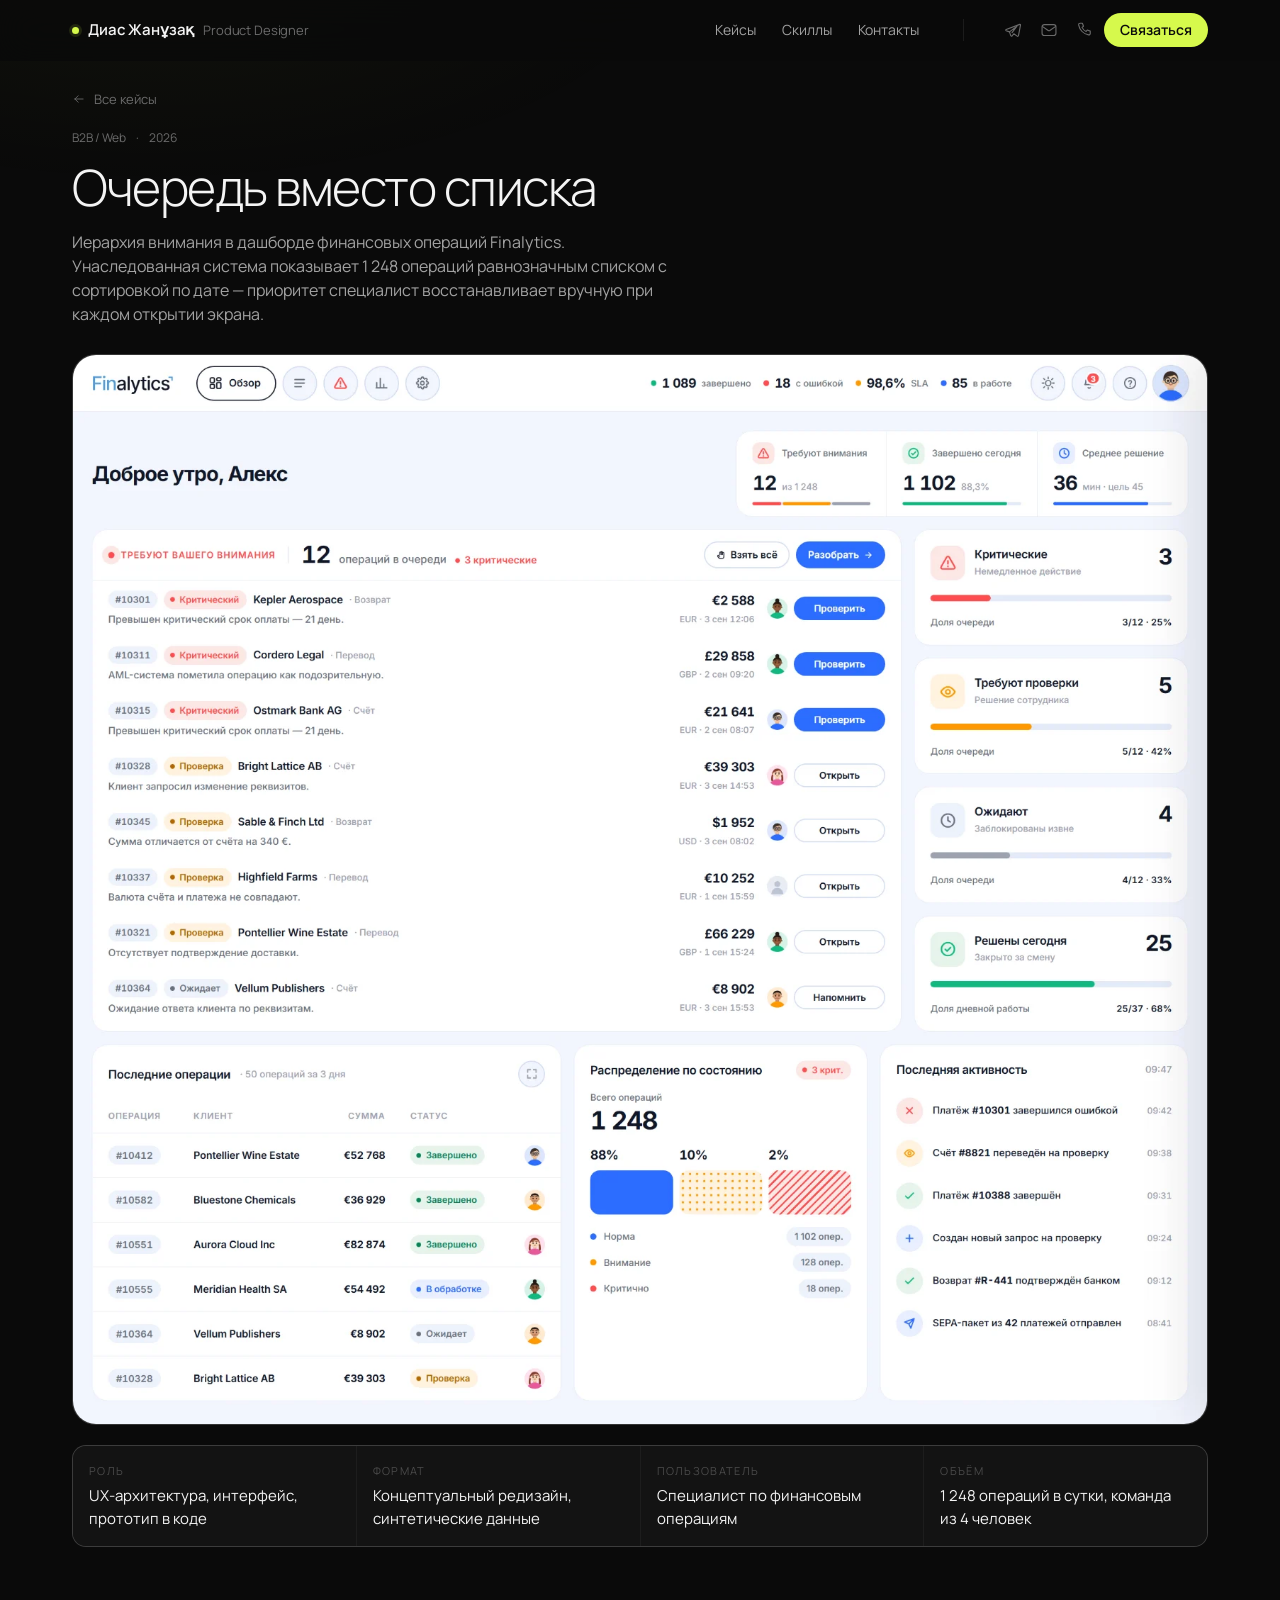
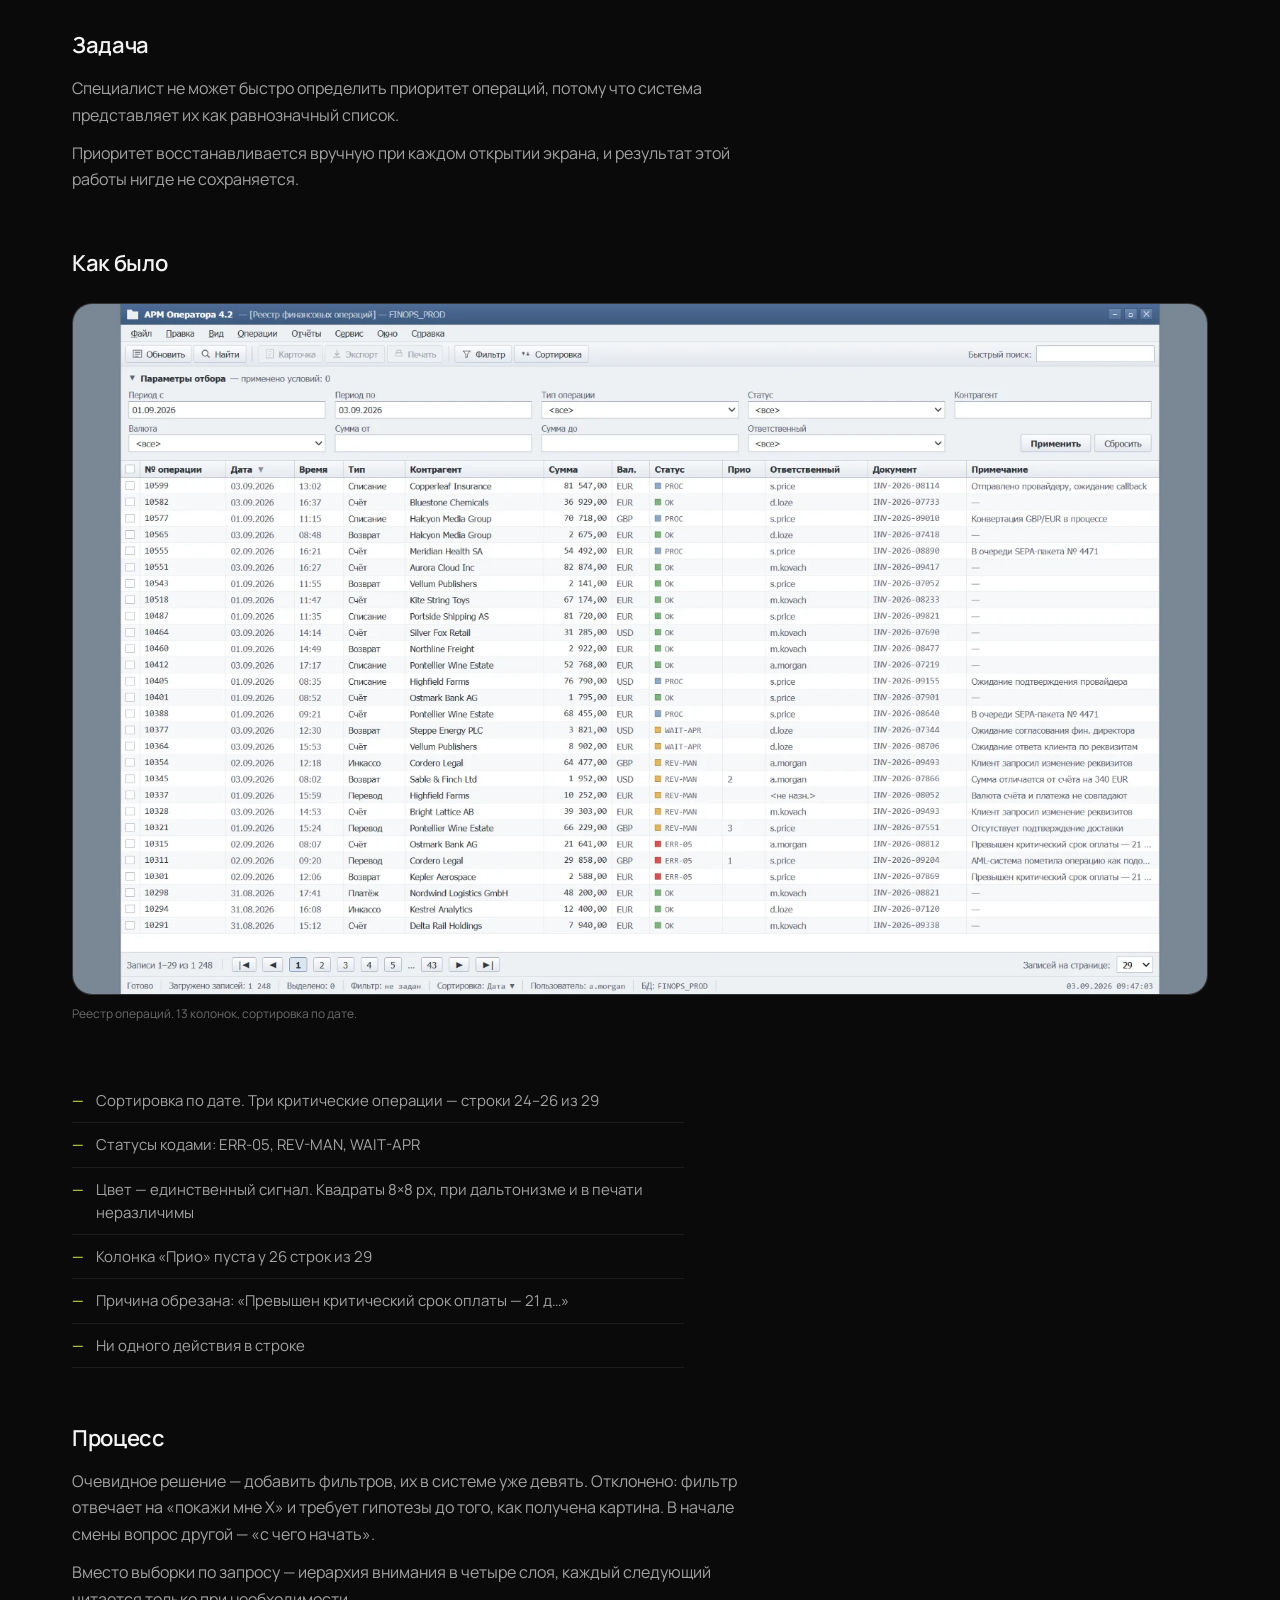
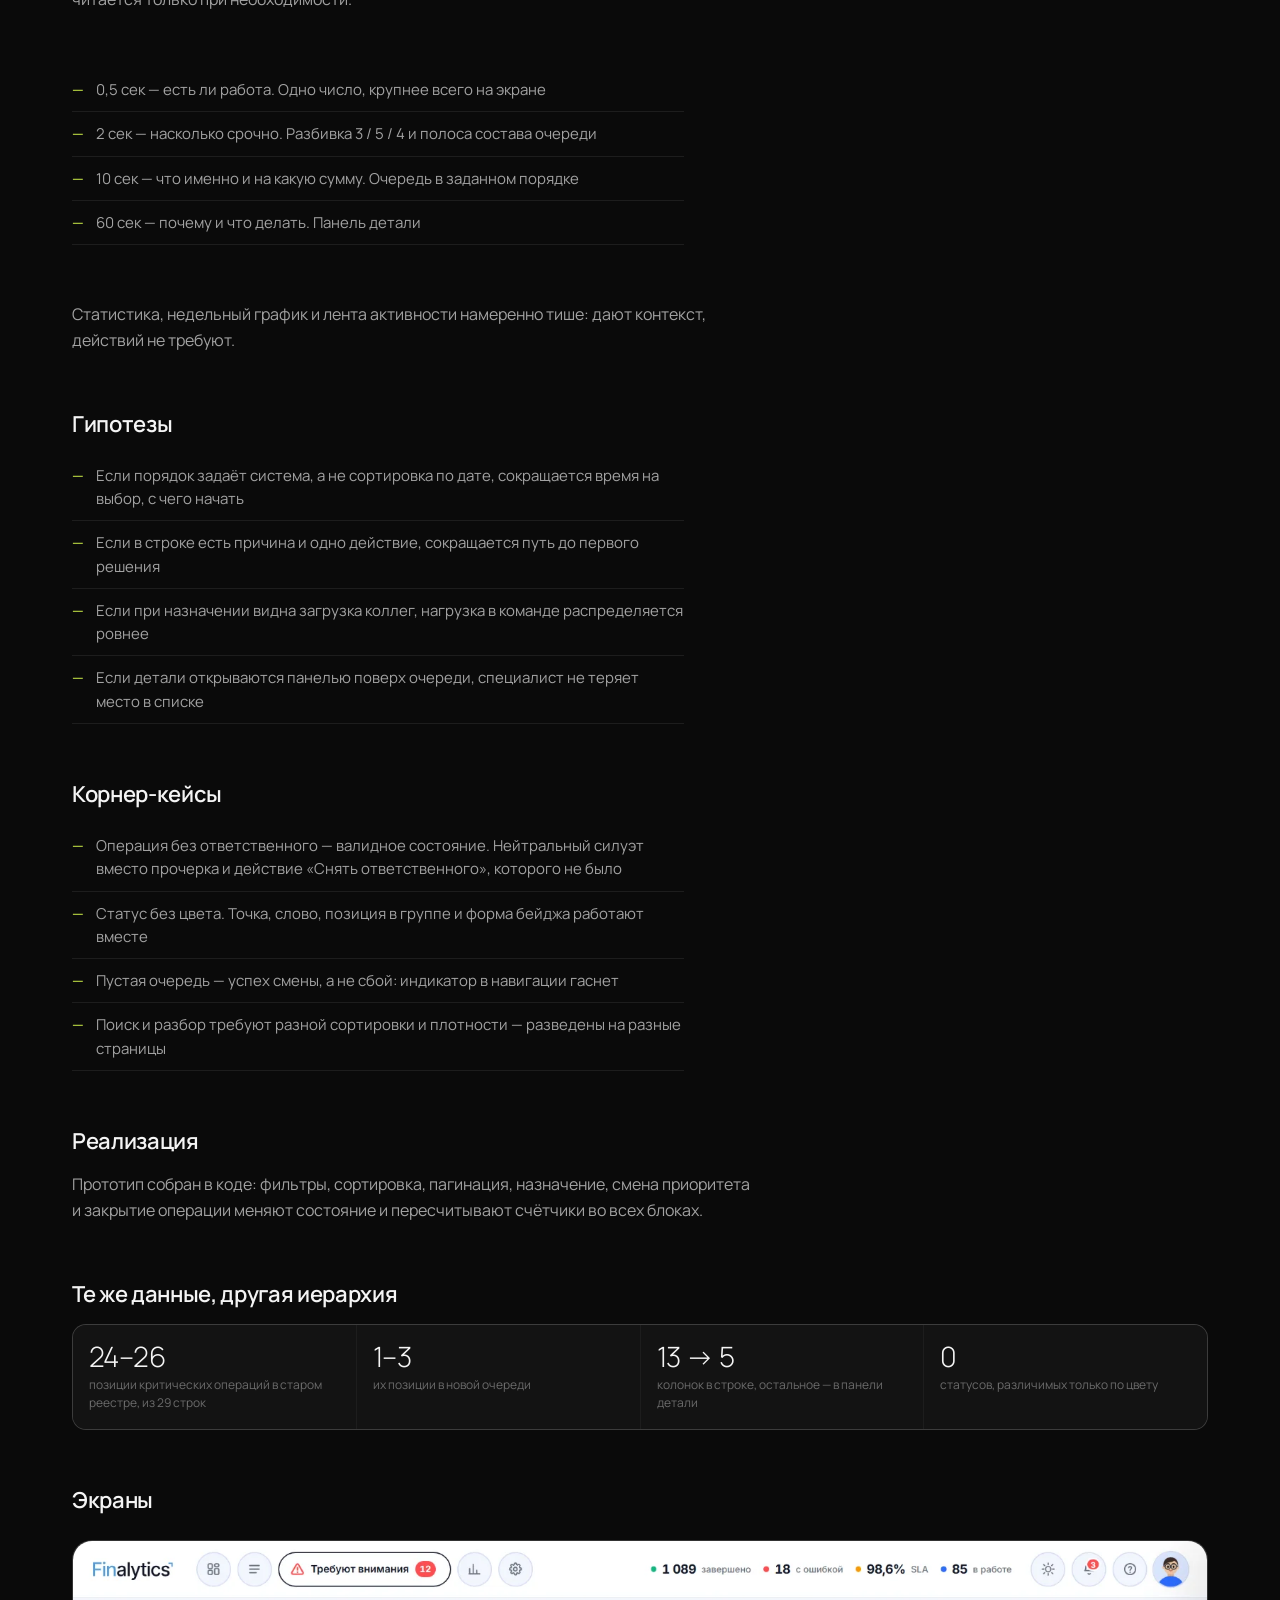
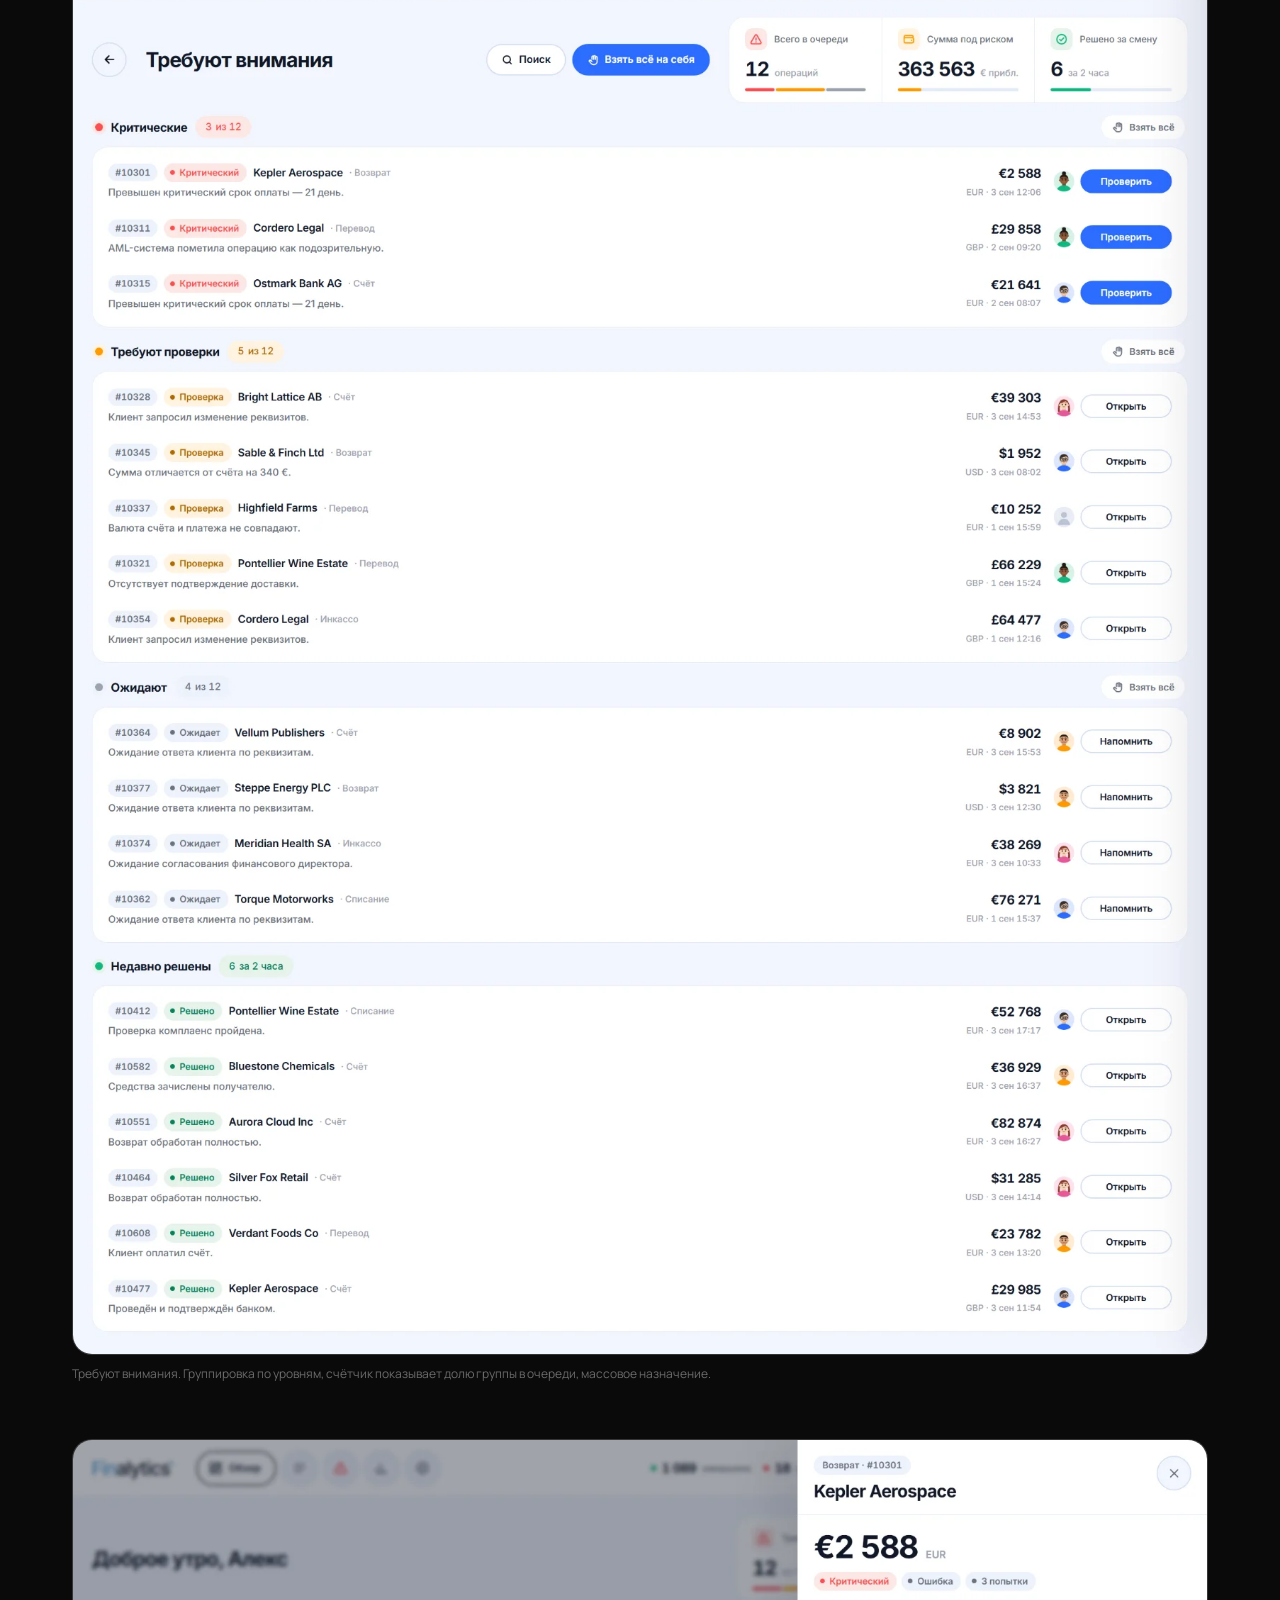
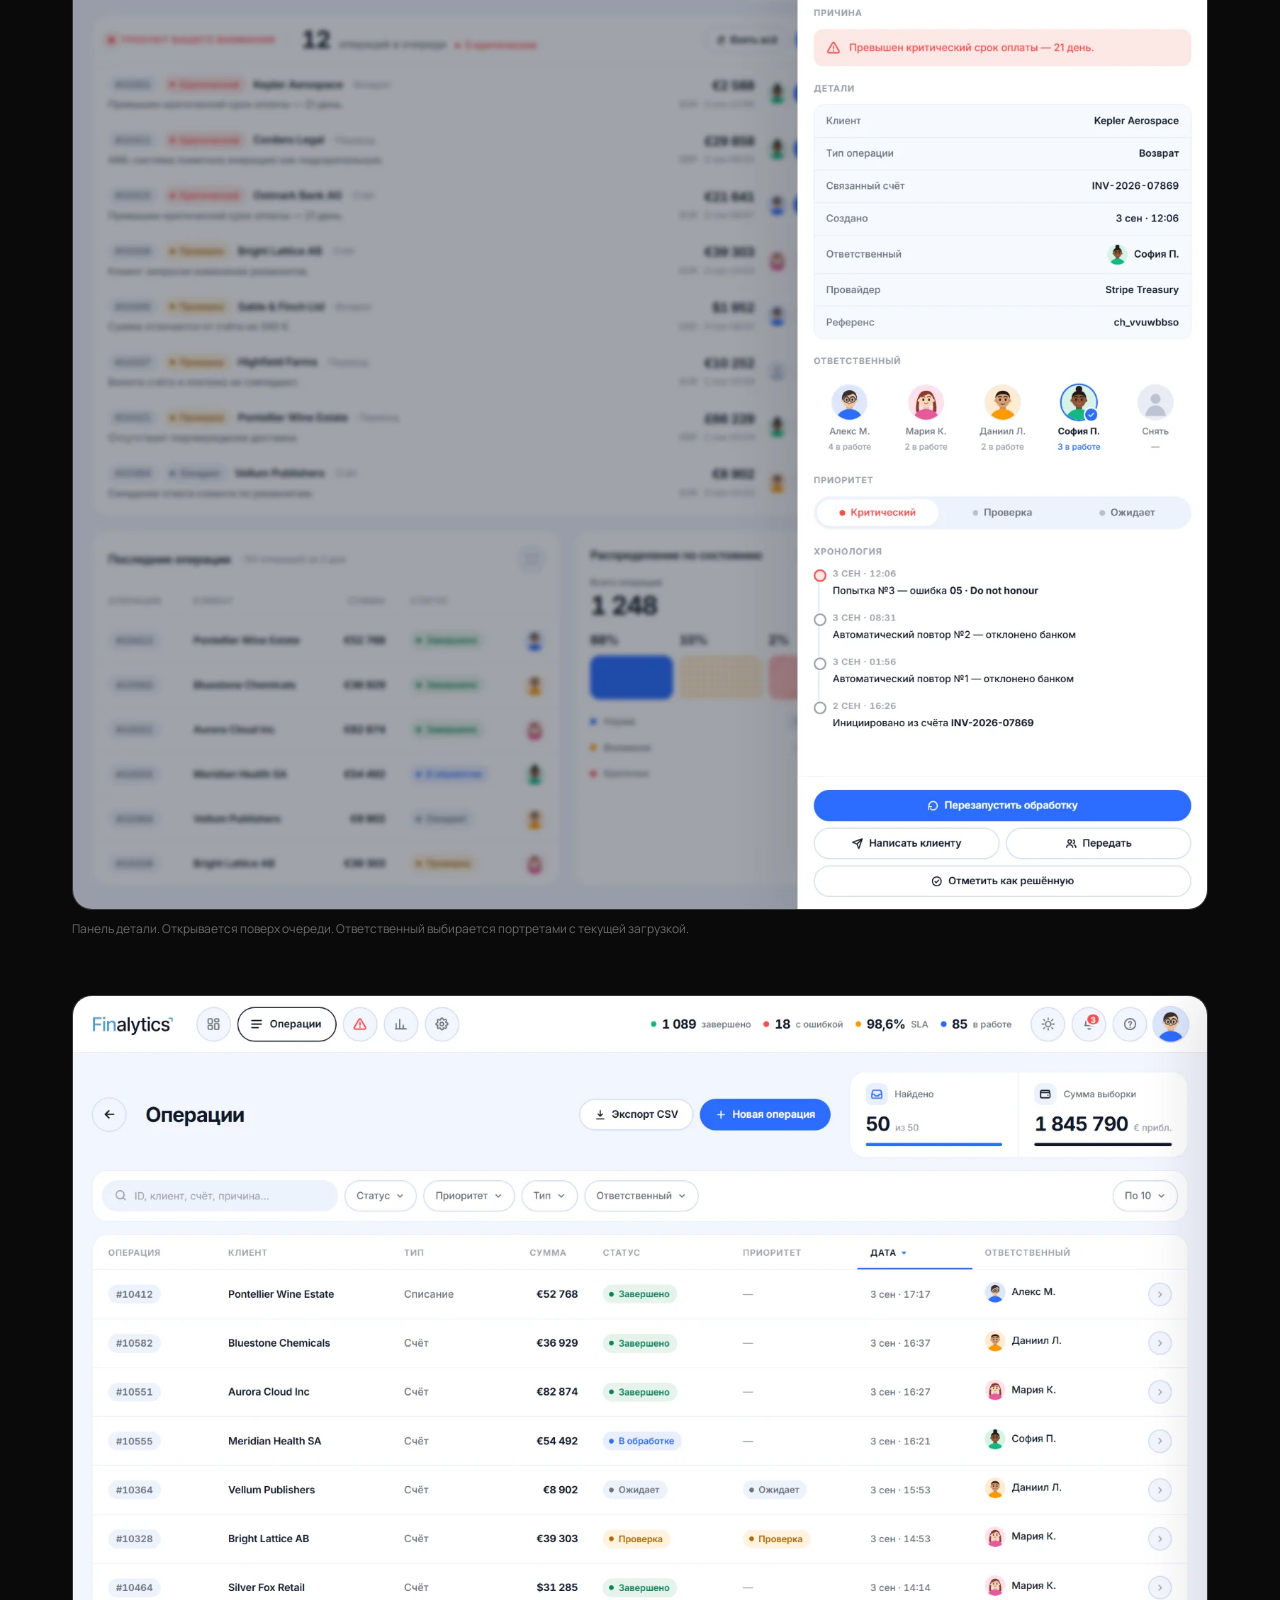
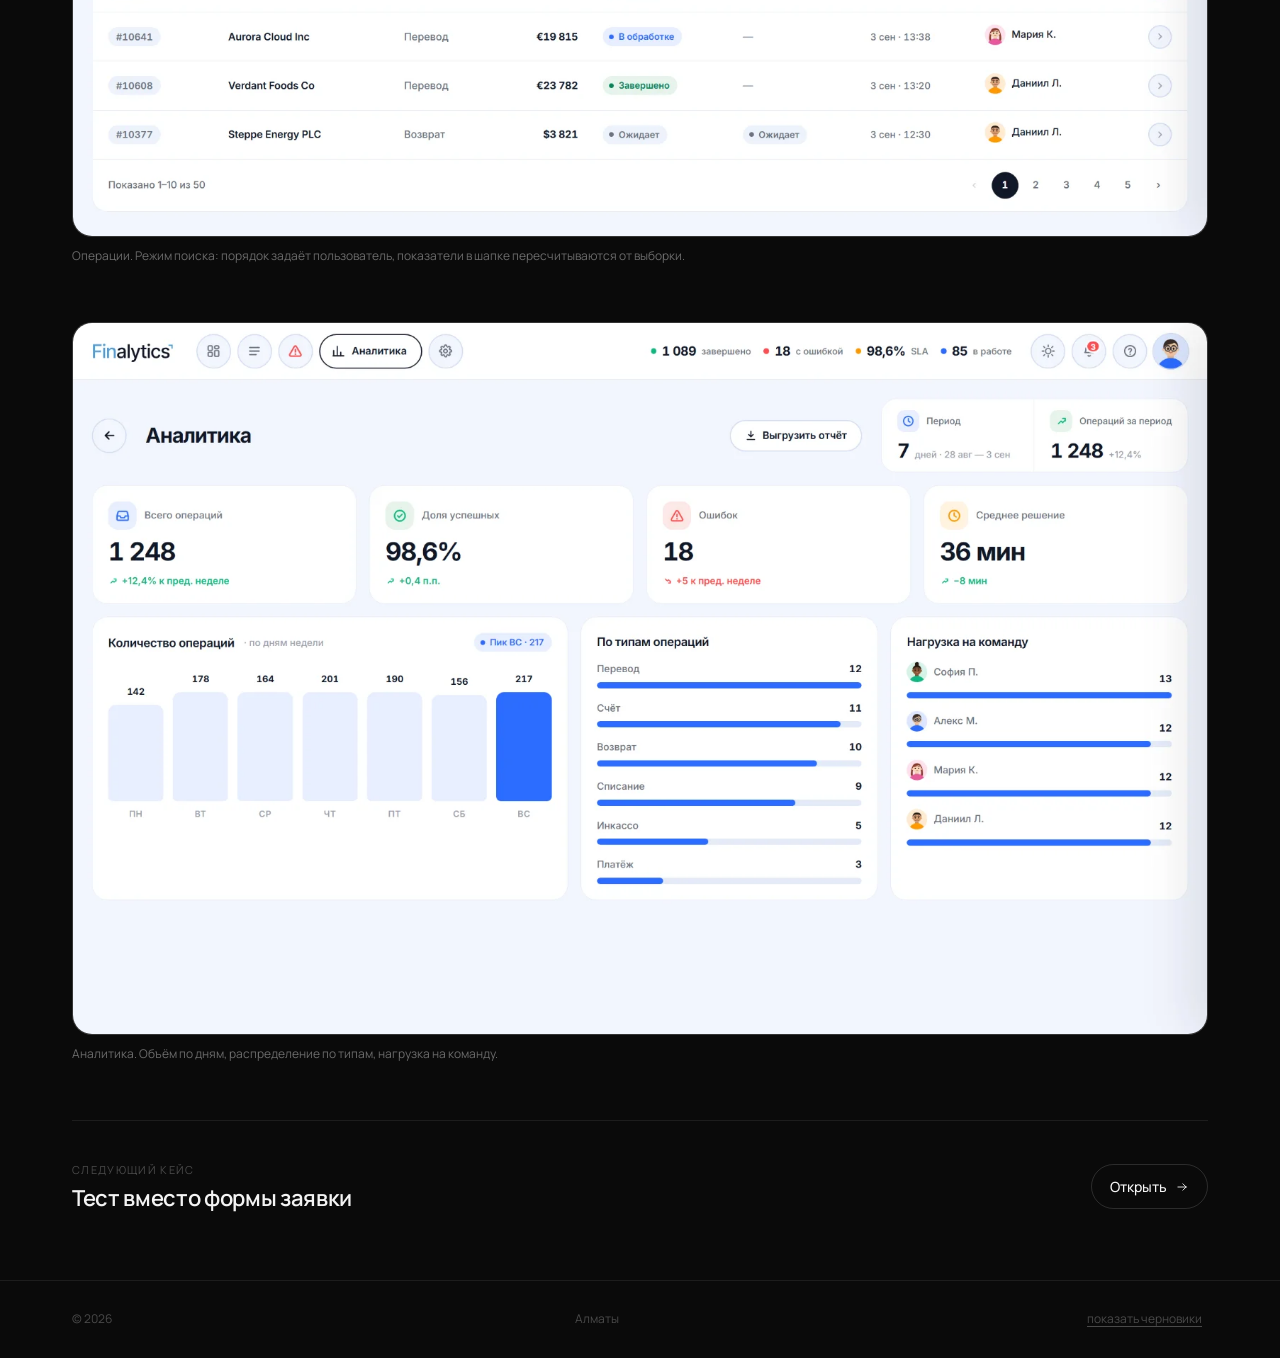
==== case.html @ df9117d9 "Кейс 2: CES For You — тест вместо формы заявки Работающий продукт: placement-тест на 50 вопросов, ко" ====
<!doctype html>
<html lang="ru">
<head>
  <meta charset="utf-8">
  <meta name="viewport" content="width=device-width, initial-scale=1">
  <title>Кейс — Диас Жанұзақ</title>
  <meta name="description" content="Кейс из портфолио продуктового дизайнера.">
  <meta name="theme-color" content="#0A0A0A">

  <link rel="icon" href="data:image/svg+xml,<svg xmlns='http://www.w3.org/2000/svg' viewBox='0 0 32 32'><rect width='32' height='32' rx='8' fill='%230A0A0A'/><circle cx='16' cy='16' r='6' fill='%23D6F94C'/></svg>">

  <link rel="preconnect" href="https://fonts.googleapis.com">
  <link rel="preconnect" href="https://fonts.gstatic.com" crossorigin>
  <link href="https://fonts.googleapis.com/css2?family=Manrope:wght@200;300;400;500;600;700&display=swap" rel="stylesheet">

  <!-- ?v= — версия ассетов, см. комментарий в index.html -->
  <link rel="stylesheet" href="assets/css/style.css?v=3">
</head>
<body>
  <div id="app"></div>

  <noscript>
    <div style="padding:40px;font-family:system-ui;color:#F4F4F4">
      Для просмотра портфолио включите JavaScript.
    </div>
  </noscript>

  <script src="assets/js/content.js?v=3"></script>
  <script src="assets/js/ui.js?v=3"></script>
  <script src="assets/js/case.js?v=3"></script>
</body>
</html>
---- assets/css/style.css ----
/* ==========================================================================
   Dias Zhanuzak — Portfolio
   1. Tokens     2. Reset      3. Typography   4. Layout      5. Menubar
   6. Hero       7. Cases      8. Skills       9. Contacts   10. Case page
   11. Placeholders           12. Utilities / Motion
   ========================================================================== */

/* ---------- 1. TOKENS ---------------------------------------------------- */
:root{
  /* surfaces */
  --bg:#0A0A0A;
  --bg-soft:#0F0F0F;
  --surface:#131313;
  --surface-2:#181818;
  --surface-3:#202020;

  /* lines */
  --line:rgba(255,255,255,.08);
  --line-2:rgba(255,255,255,.14);
  --line-3:rgba(255,255,255,.22);

  /* text */
  --text:#F4F4F4;
  --text-2:#A2A2A2;
  --text-3:#6B6B6B;
  --text-4:#4A4A4A;

  /* accent */
  --accent:#D6F94C;
  --accent-2:#C2E63A;
  --accent-soft:rgba(214,249,76,.12);
  --accent-line:rgba(214,249,76,.35);
  --accent-ink:#0B0B0B;

  /* radii */
  --r-xs:8px;
  --r-sm:10px;
  --r-md:14px;
  --r-lg:20px;
  --r-xl:24px;
  --r-pill:999px;

  /* spacing scale */
  --s1:4px;  --s2:8px;   --s3:12px;  --s4:16px;  --s5:20px;
  --s6:28px; --s7:40px;  --s8:56px;  --s9:72px;  --s10:88px;

  /* layout */
  --container:1200px;
  --gutter:32px;
  --label-col:170px;
  --bar-h:60px;

  /* type */
  --font:"Manrope","Inter",-apple-system,BlinkMacSystemFont,"Segoe UI",Roboto,Helvetica,Arial,sans-serif;

  /* motion */
  --ease:cubic-bezier(.22,1,.36,1);
  --fast:.16s;
  --mid:.3s;
  --slow:.5s;
}

/* ---------- 2. RESET ----------------------------------------------------- */
*,*::before,*::after{box-sizing:border-box}
html{-webkit-text-size-adjust:100%;scroll-behavior:smooth}
body{
  margin:0;
  background:var(--bg);
  color:var(--text);
  font-family:var(--font);
  font-size:15px;
  line-height:1.55;
  font-weight:400;
  -webkit-font-smoothing:antialiased;
  -moz-osx-font-smoothing:grayscale;
  overflow-x:hidden;
}
img,svg,video{display:block;max-width:100%}
img{height:auto}
a{color:inherit;text-decoration:none}
button{font:inherit;color:inherit;background:none;border:0;cursor:pointer}
ul,ol{margin:0;padding:0;list-style:none}
h1,h2,h3,h4,p{margin:0}
/* у figure браузерный margin 40px по бокам — из-за него картинки были уже текста */
figure,blockquote{margin:0}
::selection{background:var(--accent);color:var(--accent-ink)}

body::before{
  content:"";
  position:fixed;inset:0;
  pointer-events:none;z-index:0;
  background:radial-gradient(900px 420px at 12% -8%, rgba(214,249,76,.045), transparent 62%);
}

/* якорь под липкий бар */
[id]{scroll-margin-top:calc(var(--bar-h) + 20px)}

/* ---------- 3. TYPOGRAPHY ------------------------------------------------ */
.display{
  font-size:clamp(30px,4vw,50px);
  line-height:1.08;
  letter-spacing:-.03em;
  font-weight:300;
}
.h2{
  font-size:clamp(24px,2.6vw,32px);
  line-height:1.15;
  letter-spacing:-.025em;
  font-weight:400;
}
.h3{
  font-size:clamp(18px,1.8vw,22px);
  line-height:1.28;
  letter-spacing:-.015em;
  font-weight:600;
}
.lead{font-size:16px;line-height:1.5;color:var(--text-2);font-weight:400}
.small{font-size:13px;line-height:1.5;color:var(--text-2)}
.label{font-size:12px;line-height:1.4;color:var(--text-3);font-weight:500}
.label--caps{text-transform:uppercase;letter-spacing:.12em;font-size:11px}
.accent{color:var(--accent)}

/* ---------- 4. LAYOUT ---------------------------------------------------- */
.container{
  width:100%;
  max-width:var(--container);
  margin-inline:auto;
  padding-inline:var(--gutter);
  position:relative;
  z-index:1;
}
.section{padding-block:var(--s9)}
.section-head{
  display:flex;align-items:baseline;justify-content:space-between;
  gap:var(--s4);
  margin-bottom:var(--s6);
  padding-bottom:var(--s4);
  border-bottom:1px solid var(--line);
}
.section-head__count{font-size:12px;letter-spacing:.12em;text-transform:uppercase;color:var(--text-4)}

/* «подпись слева / контент справа» */
.rowsec{
  display:grid;
  grid-template-columns:var(--label-col) 1fr;
  gap:var(--s5);
  align-items:start;
}
.rowsec + .rowsec{margin-top:var(--s7)}
.rowsec__label{font-size:13px;color:var(--text-3);padding-top:3px}

/* ---------- 5. MENUBAR --------------------------------------------------- */
.menubar{
  position:sticky;top:0;z-index:60;
  background:rgba(10,10,10,.78);
  backdrop-filter:blur(16px);
  -webkit-backdrop-filter:blur(16px);
  border-bottom:1px solid transparent;
  transition:border-color var(--mid) var(--ease),background var(--mid) var(--ease);
}
.menubar.is-stuck{border-bottom-color:var(--line);background:rgba(10,10,10,.9)}
.menubar__inner{
  display:flex;align-items:center;gap:var(--s5);
  height:var(--bar-h);
}
.menubar__brand{display:flex;align-items:center;gap:9px;font-weight:600;font-size:15px;letter-spacing:-.01em;flex:none}
.menubar__dot{width:7px;height:7px;border-radius:50%;background:var(--accent);box-shadow:0 0 0 3px var(--accent-soft);flex:none}
.menubar__role{color:var(--text-3);font-weight:400;font-size:13px}

.menubar__nav{display:flex;align-items:center;gap:2px;margin-left:auto}
.menubar__link{
  padding:7px 12px;border-radius:var(--r-pill);
  font-size:14px;color:var(--text-2);
  transition:color var(--fast) var(--ease),background var(--fast) var(--ease);
  white-space:nowrap;
}
.menubar__link:hover{color:var(--text);background:var(--surface-2)}

.menubar__actions{display:flex;align-items:center;gap:2px;flex:none}
.menubar__sep{width:1px;height:22px;background:var(--line);margin-inline:var(--s3);flex:none}
.menubar__btn{
  width:34px;height:34px;
  display:grid;place-items:center;
  border-radius:var(--r-sm);
  color:var(--text-3);
  position:relative;
  transition:color var(--fast) var(--ease),background var(--fast) var(--ease);
}
.menubar__btn:hover{color:var(--text);background:var(--surface-2)}
.menubar__btn::after{
  content:attr(data-tip);
  position:absolute;top:calc(100% + 8px);left:50%;transform:translateX(-50%) translateY(-3px);
  padding:5px 9px;border-radius:8px;
  background:var(--surface-3);border:1px solid var(--line);
  font-size:12px;color:var(--text);white-space:nowrap;
  opacity:0;pointer-events:none;
  transition:opacity var(--fast) var(--ease),transform var(--fast) var(--ease);
}
.menubar__btn:hover::after{opacity:1;transform:translateX(-50%) translateY(0)}
.menubar__cta{
  height:34px;padding:0 16px;
  display:inline-flex;align-items:center;
  border-radius:var(--r-pill);
  background:var(--accent);color:var(--accent-ink);
  font-size:14px;font-weight:600;
  transition:background var(--fast) var(--ease);
  white-space:nowrap;
}
.menubar__cta:hover{background:var(--accent-2)}

/* ---------- 6. HERO ------------------------------------------------------ */
.hero{padding-top:var(--s8);padding-bottom:var(--s9)}
.hero__grid{
  display:grid;
  grid-template-columns:180px 1fr;
  gap:var(--s7);
  align-items:center;
}
.hero__photo{
  position:relative;
  aspect-ratio:3/4;
  border-radius:var(--r-lg);
  overflow:hidden;
  background:var(--surface);
  border:1px solid var(--line);
}
.hero__photo img{width:100%;height:100%;object-fit:cover}
.hero__meta{color:var(--text-3);font-size:13px;margin-bottom:var(--s4)}
.hero__title{margin-bottom:var(--s4);max-width:22ch}
.hero__about{max-width:52ch;margin-bottom:var(--s5)}

.chips{display:flex;flex-wrap:wrap;gap:6px}
.chip{
  display:inline-flex;align-items:center;
  padding:6px 12px;
  border-radius:var(--r-pill);
  border:1px solid var(--line);
  background:var(--surface);
  font-size:13px;color:var(--text-2);
  transition:border-color var(--fast) var(--ease),color var(--fast) var(--ease);
}
.chip:hover{border-color:var(--line-2);color:var(--text)}
.chip--ghost{background:transparent}

/* ---------- 7. CASES ----------------------------------------------------- */
/* карточка с явной обводкой — видно границу блока */
.cases{display:flex;flex-direction:column;gap:var(--s3)}
.case{
  display:grid;
  grid-template-columns:300px 1fr;
  gap:var(--s5);
  align-items:center;
  padding:var(--s3);
  border:1px solid var(--line-2);
  border-radius:var(--r-xl);
  background:var(--surface);
  transition:border-color var(--mid) var(--ease),background var(--mid) var(--ease),transform var(--mid) var(--ease);
}
.case:hover{border-color:var(--accent-line);background:var(--surface-2);transform:translateY(-2px)}
.case__media{
  position:relative;
  aspect-ratio:3/2;
  border-radius:var(--r-md);
  overflow:hidden;
  background:var(--bg-soft);
  border:1px solid var(--line);
}
/* скриншоты интерфейсов кадрируем от верха — так видно шапку экрана */
.case__media img{width:100%;height:100%;object-fit:cover;object-position:top;transition:transform var(--slow) var(--ease)}
.case:hover .case__media img{transform:scale(1.03)}
.case__body{display:flex;flex-direction:column;gap:10px;padding-right:var(--s4)}
.case__top{display:flex;align-items:center;justify-content:space-between;gap:var(--s4)}
.case__meta{font-size:12px;color:var(--text-3);letter-spacing:.01em}
.case__year{font-size:12px;color:var(--text-4);font-variant-numeric:tabular-nums}
.case__title{
  font-size:clamp(19px,1.9vw,24px);line-height:1.2;letter-spacing:-.02em;font-weight:500;
  transition:color var(--fast) var(--ease);
}
.case:hover .case__title{color:#fff}
.case__desc{color:var(--text-2);font-size:14px;line-height:1.5;max-width:56ch}
.case__tags{display:flex;flex-wrap:wrap;gap:6px;margin-top:2px}
.case__cta{
  display:inline-flex;align-items:center;gap:8px;
  margin-top:2px;
  font-size:13px;color:var(--text-3);
  transition:color var(--fast) var(--ease),gap var(--fast) var(--ease);
}
.case:hover .case__cta{color:var(--accent);gap:12px}

/* ---------- 8. SKILLS ---------------------------------------------------- */
/* группы навыков — карточки с обводкой и номером, чтобы на мобильном
   заголовок группы не сливался с подписью раздела слева */
.skillgrid{display:grid;grid-template-columns:repeat(3,1fr);gap:var(--s3)}
.skillgrid__col{
  display:flex;flex-direction:column;
  padding:var(--s5);
  border:1px solid var(--line-2);
  border-radius:var(--r-xl);
  background:var(--surface);
  transition:border-color var(--mid) var(--ease),background var(--mid) var(--ease);
}
.skillgrid__col:hover{border-color:var(--accent-line);background:var(--surface-2)}
.skillgrid__head{display:flex;align-items:center;gap:10px;margin-bottom:var(--s4)}
.skillgrid__num{
  font-size:11px;letter-spacing:.06em;
  color:var(--accent);
  background:var(--accent-soft);
  border:1px solid var(--accent-line);
  border-radius:var(--r-pill);
  padding:2px 8px;
  font-variant-numeric:tabular-nums;
  flex:none;
}
.skillgrid__title{font-size:16px;font-weight:600;letter-spacing:-.01em;color:var(--text)}
.skillgrid__item{
  font-size:14px;color:var(--text-2);
  padding-block:9px;
  border-top:1px solid var(--line);
}

.toolgrid{display:flex;flex-wrap:wrap;gap:6px}

.exp{display:flex;flex-direction:column}
.exp__row{
  display:grid;
  grid-template-columns:minmax(0,1.1fr) minmax(0,1fr) 120px;
  gap:var(--s4);
  align-items:baseline;
  padding-block:var(--s3);
  border-bottom:1px solid var(--line);
}
.exp__row:first-child{padding-top:0}
.exp__role{font-weight:600;font-size:15px;letter-spacing:-.01em}
.exp__company{color:var(--text-2);font-size:15px}
.exp__years{color:var(--text-2);font-size:14px;font-variant-numeric:tabular-nums}

/* ---------- 9. CONTACTS -------------------------------------------------- */
.contactlist{
  display:grid;grid-template-columns:repeat(3,1fr);
  gap:1px;background:var(--line);
  border:1px solid var(--line-2);border-radius:var(--r-xl);overflow:hidden;
}
.contactitem{
  display:flex;align-items:center;gap:var(--s3);
  padding:var(--s5);
  background:var(--surface);
  transition:background var(--fast) var(--ease);
  text-align:left;width:100%;
}
.contactitem:hover{background:var(--surface-2)}
.contactitem:disabled{cursor:not-allowed}
.contactitem:disabled .contactitem__value{color:var(--text-4)}
.contactitem:disabled:hover{background:var(--surface)}
.contactitem__ico{
  width:36px;height:36px;flex:none;
  display:grid;place-items:center;
  border-radius:var(--r-sm);
  background:var(--surface-3);
  border:1px solid var(--line);
  color:var(--accent);
}
.contactitem:disabled .contactitem__ico{color:var(--text-4)}
.contactitem__label{font-size:11px;color:var(--text-3);letter-spacing:.08em;text-transform:uppercase}
.contactitem__value{font-size:15px;color:var(--text);margin-top:1px;display:block}
.contactitem__hint{margin-left:auto;color:var(--text-4);flex:none}

.footer{padding-block:var(--s6);border-top:1px solid var(--line);margin-top:var(--s7)}
.footer__inner{display:flex;align-items:center;justify-content:space-between;gap:var(--s4);flex-wrap:wrap}
.footer__note{font-size:12px;color:var(--text-4)}

/* ---------- 10. CASE PAGE ------------------------------------------------ */
.backlink{
  display:inline-flex;align-items:center;gap:8px;
  font-size:13px;color:var(--text-3);
  padding-block:var(--s6) var(--s5);
  transition:color var(--fast) var(--ease),gap var(--fast) var(--ease);
}
.backlink:hover{color:var(--text);gap:12px}

.casehero{padding-bottom:var(--s6)}
.casehero__meta{display:flex;gap:10px;flex-wrap:wrap;color:var(--text-3);font-size:12px;margin-bottom:var(--s3)}
.casehero__title{max-width:22ch;margin-bottom:var(--s4)}
.casehero__lead{max-width:62ch;margin-bottom:var(--s6)}
.casehero__cover{
  position:relative;
  border-radius:var(--r-xl);overflow:hidden;
  background:var(--surface);border:1px solid var(--line-2);
}
/* фиксированные пропорции нужны только заглушке; настоящая картинка
   показывается целиком, без кадрирования */
.casehero__cover:has(.ph){aspect-ratio:16/9}
.casehero__cover img{width:100%;height:auto;display:block}

.factlist{
  display:grid;grid-template-columns:repeat(4,1fr);
  gap:1px;background:var(--line);
  border:1px solid var(--line-2);border-radius:var(--r-md);overflow:hidden;
  margin-top:var(--s5);
}
.fact{background:var(--surface);padding:var(--s4)}
.fact__k{font-size:11px;text-transform:uppercase;letter-spacing:.12em;color:var(--text-4)}
.fact__v{font-size:15px;margin-top:5px;color:var(--text)}

.blocks{display:flex;flex-direction:column;gap:var(--s8);padding-block:var(--s8)}
.block__head{margin-bottom:var(--s4)}
.block__body{color:var(--text-2);font-size:16px;line-height:1.65;max-width:68ch}
.block__body p + p{margin-top:var(--s3)}
.blocklist{display:flex;flex-direction:column;max-width:68ch}
.blocklist li{
  display:flex;gap:var(--s3);
  padding-block:10px;
  border-bottom:1px solid var(--line);
  color:var(--text-2);font-size:15px;
}
.blocklist li::before{content:"—";color:var(--accent);flex:none}
.quote{
  border-left:2px solid var(--accent);
  padding:4px 0 4px var(--s5);
  font-size:clamp(18px,2vw,24px);line-height:1.35;font-weight:300;letter-spacing:-.02em;
  color:var(--text);max-width:46ch;
}
.quote__author{font-size:13px;color:var(--text-3);margin-top:var(--s3);font-weight:400;letter-spacing:0}
.figure{display:flex;flex-direction:column;gap:10px}
.figure__frame{
  position:relative;
  border-radius:var(--r-lg);overflow:hidden;
  background:var(--surface);border:1px solid var(--line-2);
  transition:border-color var(--fast) var(--ease);
}
/* картинку можно открыть на весь экран */
.figure__frame:has(img){cursor:zoom-in}
.figure__frame:has(img):hover{border-color:var(--accent-line)}
.figure__frame img{width:100%;height:auto;object-fit:cover}
.figure__caption{font-size:12px;color:var(--text-3)}
.gallery{display:grid;grid-template-columns:repeat(2,1fr);gap:var(--s4);align-items:start}
.gallery--3{grid-template-columns:repeat(3,1fr)}
.gallery--4{grid-template-columns:repeat(4,1fr)}
/* вертикальный скриншот телефона не растягиваем на всю ширину */
.figure--narrow .figure__frame{max-width:420px}
.figure--narrow .figure__caption{max-width:420px}
.gallery .figure__frame:has(.ph){aspect-ratio:4/3}
.gallery .figure__frame:has(.ph) img{height:100%}

.stats{
  display:grid;grid-template-columns:repeat(4,1fr);
  gap:1px;background:var(--line);
  border:1px solid var(--line-2);border-radius:var(--r-md);overflow:hidden;
}
.stats__item{background:var(--surface);padding:var(--s4)}
.stats__value{font-size:clamp(22px,2.2vw,28px);font-weight:300;letter-spacing:-.02em;line-height:1.1}
.stats__label{font-size:12px;color:var(--text-3);margin-top:4px}

.nextcase{
  border-top:1px solid var(--line);
  padding-block:var(--s7) var(--s6);
  display:flex;align-items:center;justify-content:space-between;gap:var(--s4);flex-wrap:wrap;
}
.nextcase__label{font-size:11px;text-transform:uppercase;letter-spacing:.12em;color:var(--text-4);margin-bottom:6px}

/* ---------- 11. PLACEHOLDERS -------------------------------------------- */
.ph{
  position:absolute;inset:0;
  display:flex;flex-direction:column;align-items:center;justify-content:center;gap:7px;
  background:
    linear-gradient(180deg,rgba(255,255,255,.02),rgba(255,255,255,0)),
    repeating-linear-gradient(45deg,rgba(255,255,255,.018) 0 12px,transparent 12px 24px);
  color:var(--text-4);
  text-align:center;padding:var(--s4);
}
.ph__ico{
  width:34px;height:34px;display:grid;place-items:center;
  border-radius:var(--r-xs);
  border:1px dashed var(--line-2);
  color:var(--text-3);
}
.ph__ico .ico{width:17px;height:17px}
.ph__title{font-size:12px;color:var(--text-3);font-weight:500}
.ph__hint{font-size:11px;color:var(--text-4);font-variant-numeric:tabular-nums}

/* «черновик» — метка на тексте-рыбе, включается кнопкой в подвале */
.draft{position:relative}
.draft::after{
  content:"черновик";
  position:absolute;top:-9px;right:-5px;
  font-size:9px;letter-spacing:.1em;text-transform:uppercase;
  color:var(--accent);background:var(--accent-soft);
  border:1px solid var(--accent-line);border-radius:var(--r-pill);
  padding:1px 7px;
  opacity:0;pointer-events:none;
  transition:opacity var(--fast) var(--ease);
}
body.show-draft .draft::after{opacity:1}

/* ---------- 12. UTILITIES / MOTION --------------------------------------- */
.ico{width:18px;height:18px;flex:none;stroke-width:1.5}
.ico--sm{width:14px;height:14px}
.btn{
  display:inline-flex;align-items:center;gap:8px;
  padding:11px 18px;border-radius:var(--r-pill);
  font-size:14px;font-weight:500;
  border:1px solid var(--line-2);
  transition:background var(--fast) var(--ease),border-color var(--fast) var(--ease);
}
.btn:hover{background:var(--surface-2);border-color:var(--line-3)}
.btn--accent{background:var(--accent);color:var(--accent-ink);border-color:var(--accent);font-weight:600}
.btn--accent:hover{background:var(--accent-2);border-color:var(--accent-2)}

/* ---------- LIGHTBOX ------------------------------------------------------ */
.lightbox{
  position:fixed;inset:0;z-index:100;
  display:none;
  background:rgba(6,6,6,.96);
  backdrop-filter:blur(6px);
  -webkit-backdrop-filter:blur(6px);
}
.lightbox.is-on{display:block}
.lightbox__scroll{
  position:absolute;inset:0;
  overflow:auto;
  display:flex;
  padding:64px 20px 76px;
  -webkit-overflow-scrolling:touch;
}
/* margin:auto центрирует и при этом не срезает края при зуме */
.lightbox__img{
  margin:auto;
  max-width:100%;height:auto;
  border-radius:var(--r-md);
  border:1px solid var(--line-2);
  background:var(--surface);
  cursor:zoom-in;
}
.lightbox.is-zoom .lightbox__img{max-width:none;width:auto;cursor:zoom-out}

.lightbox__bar{
  position:absolute;left:0;right:0;bottom:0;
  display:flex;align-items:center;gap:var(--s4);
  padding:14px 20px;
  background:linear-gradient(180deg,transparent,rgba(6,6,6,.9) 40%);
  pointer-events:none;
}
.lightbox__cap{
  font-size:13px;color:var(--text-2);
  flex:1;min-width:0;
  overflow:hidden;text-overflow:ellipsis;white-space:nowrap;
}
.lightbox__count{font-size:12px;color:var(--text-4);font-variant-numeric:tabular-nums;flex:none}

.lightbox__btn{
  position:absolute;z-index:2;
  width:40px;height:40px;
  display:grid;place-items:center;
  border-radius:var(--r-sm);
  background:rgba(32,32,32,.9);
  border:1px solid var(--line-2);
  color:var(--text-2);
  transition:color var(--fast) var(--ease),background var(--fast) var(--ease);
}
.lightbox__btn:hover{color:var(--text);background:#2b2b2b}
.lightbox__close{top:14px;right:14px}
.lightbox__prev{top:50%;left:14px;transform:translateY(-50%)}
.lightbox__next{top:50%;right:14px;transform:translateY(-50%)}
.lightbox__hint{
  position:absolute;top:22px;left:20px;z-index:2;
  font-size:12px;color:var(--text-3);
}

@media (max-width:760px){
  .lightbox__scroll{padding:56px 10px 68px}
  .lightbox__hint{display:none}
  .lightbox__prev{top:auto;bottom:64px;left:12px;transform:none}
  .lightbox__next{top:auto;bottom:64px;right:12px;transform:none}
  .lightbox__cap{white-space:normal;font-size:12px;line-height:1.4}
}

.toast{
  position:fixed;left:50%;bottom:24px;
  transform:translateX(-50%) translateY(10px);
  z-index:90;
  padding:10px 16px;border-radius:var(--r-pill);
  background:var(--surface-3);border:1px solid var(--line-2);
  font-size:14px;color:var(--text);
  opacity:0;pointer-events:none;
  transition:opacity var(--mid) var(--ease),transform var(--mid) var(--ease);
  box-shadow:0 16px 36px -14px rgba(0,0,0,.9);
}
.toast.is-on{opacity:1;transform:translateX(-50%) translateY(0)}

.reveal{opacity:0;transform:translateY(14px);transition:opacity .55s var(--ease),transform .55s var(--ease)}
.reveal.is-in{opacity:1;transform:none}

.sr-only{position:absolute;width:1px;height:1px;padding:0;margin:-1px;overflow:hidden;clip:rect(0 0 0 0);white-space:nowrap;border:0}

/* ---------- RESPONSIVE --------------------------------------------------- */
@media (max-width:1024px){
  :root{--gutter:24px;--label-col:130px;--s9:56px;--s10:64px}
  .case{grid-template-columns:240px 1fr}
  .skillgrid{grid-template-columns:repeat(2,1fr)}
  .contactlist{grid-template-columns:repeat(2,1fr)}
  .factlist{grid-template-columns:repeat(2,1fr)}
  .gallery--3,.gallery--4{grid-template-columns:repeat(2,1fr)}
  .menubar__role{display:none}
}
@media (max-width:760px){
  :root{--gutter:16px;--s8:40px;--s9:48px}
  /* на телефоне в баре — только имя и кнопка; контакты живут в своём блоке */
  .menubar__nav{display:none}
  .menubar__btn{display:none}
  .menubar__sep{display:none}
  .menubar__actions{margin-left:auto}
  .hero{padding-top:var(--s7)}
  .hero__grid{grid-template-columns:1fr;gap:var(--s5);align-items:start}
  .hero__photo{width:104px;aspect-ratio:1/1;border-radius:var(--r-md)}
  .case{grid-template-columns:1fr;gap:var(--s4);padding:10px}
  .case__body{padding:0 6px 6px}
  .rowsec{grid-template-columns:1fr;gap:10px}
  .rowsec__label{font-size:11px;text-transform:uppercase;letter-spacing:.12em;color:var(--text-4);padding-top:0}
  .skillgrid{grid-template-columns:1fr;gap:var(--s5)}
  .exp__row{grid-template-columns:1fr;gap:1px;padding-block:12px}
  .exp__years{color:var(--text-3);font-size:13px}
  .contactlist{grid-template-columns:1fr}
  .gallery,.gallery--3{grid-template-columns:1fr}
  .gallery--4{grid-template-columns:repeat(2,1fr)}
  .figure--narrow .figure__frame,.figure--narrow .figure__caption{max-width:none}
  .stats,.factlist{grid-template-columns:repeat(2,1fr)}
  .blocks{gap:var(--s7)}
}

@media (prefers-reduced-motion:reduce){
  *,*::before,*::after{animation-duration:.01ms!important;transition-duration:.01ms!important}
  html{scroll-behavior:auto}
  .reveal{opacity:1;transform:none}
}
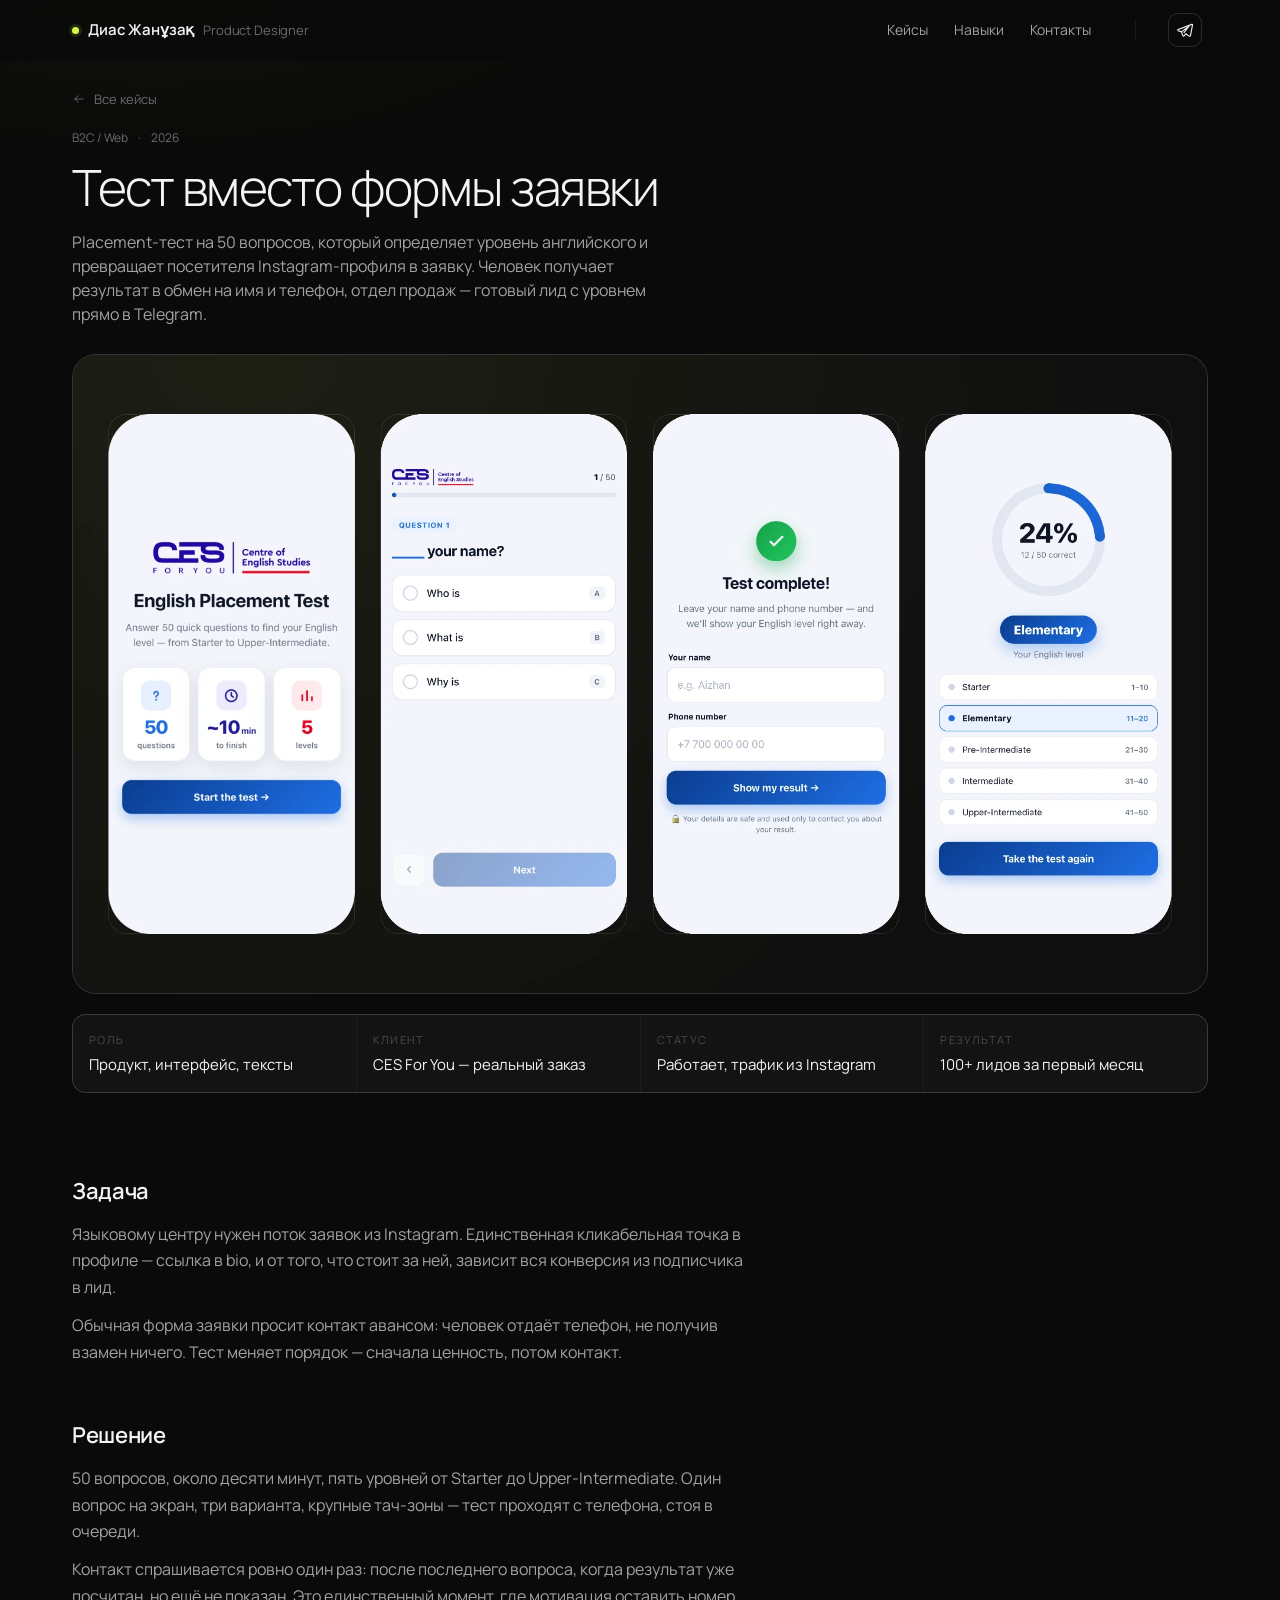
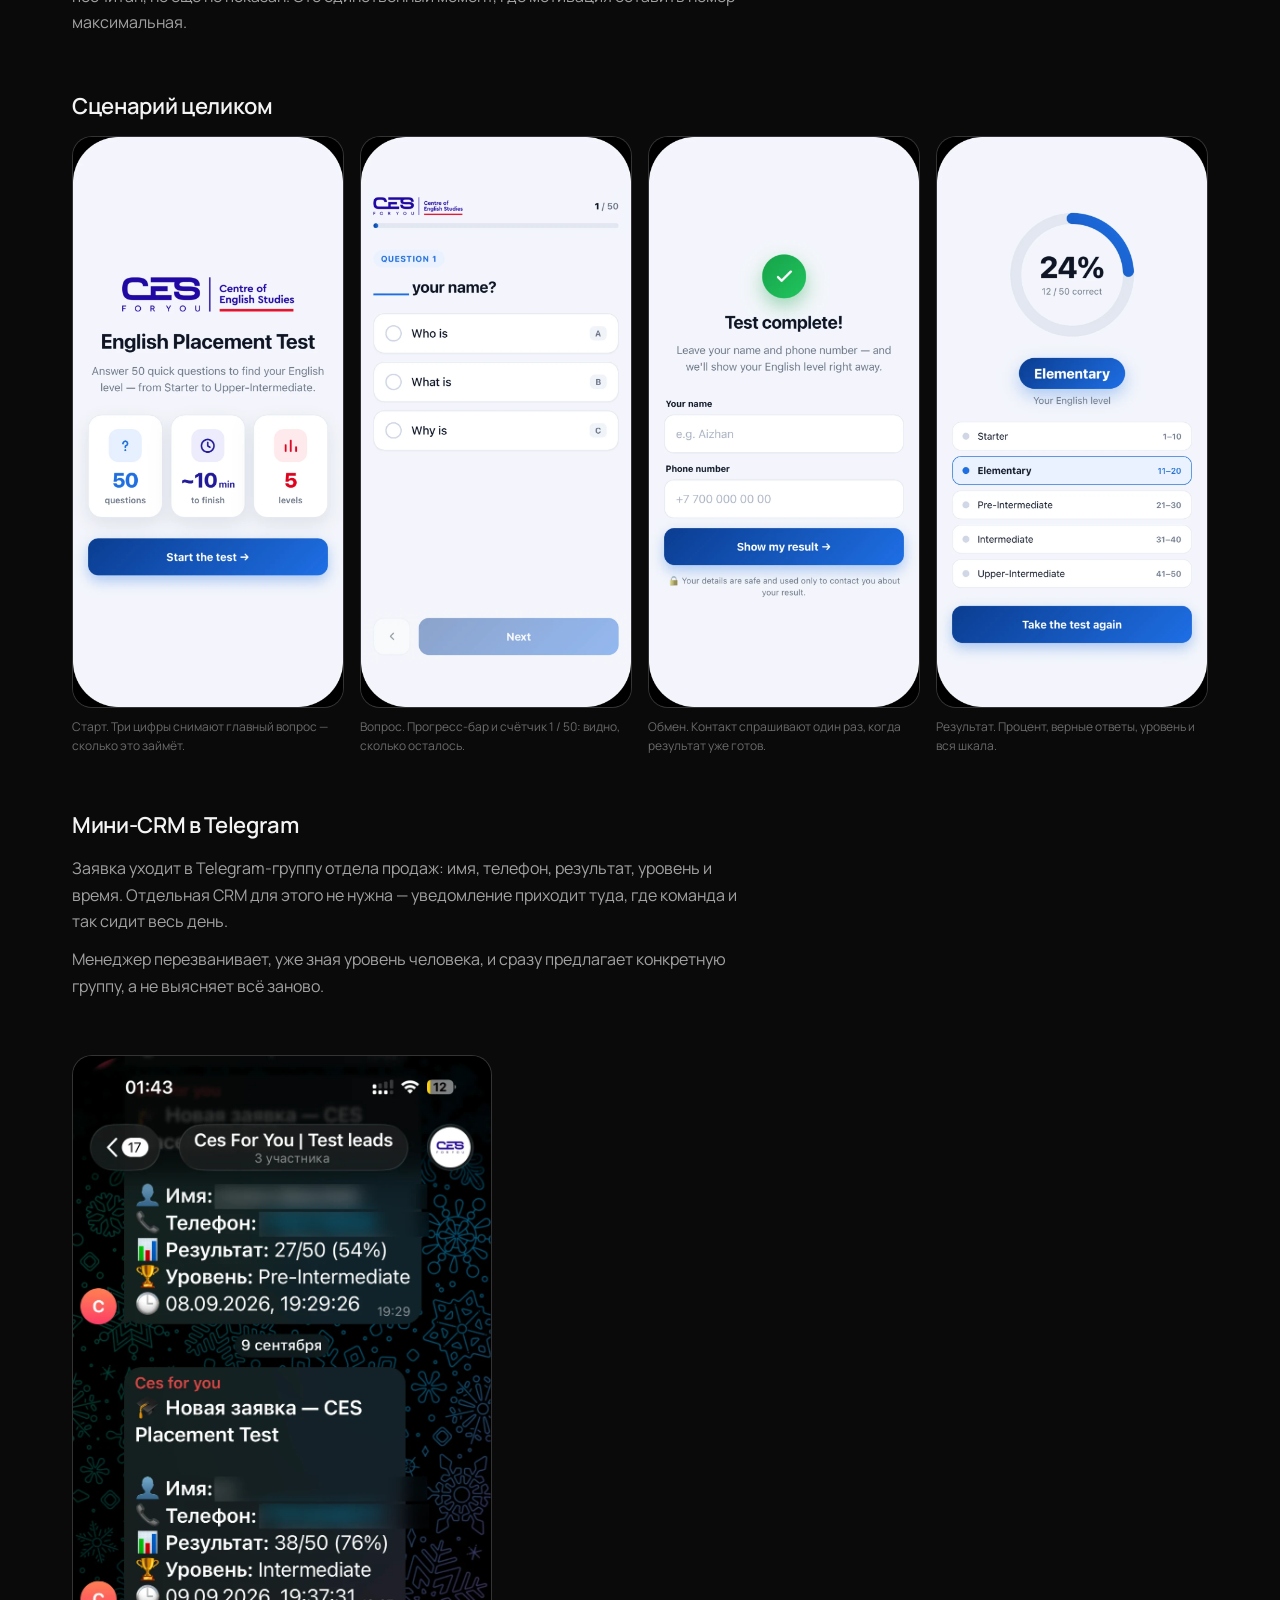
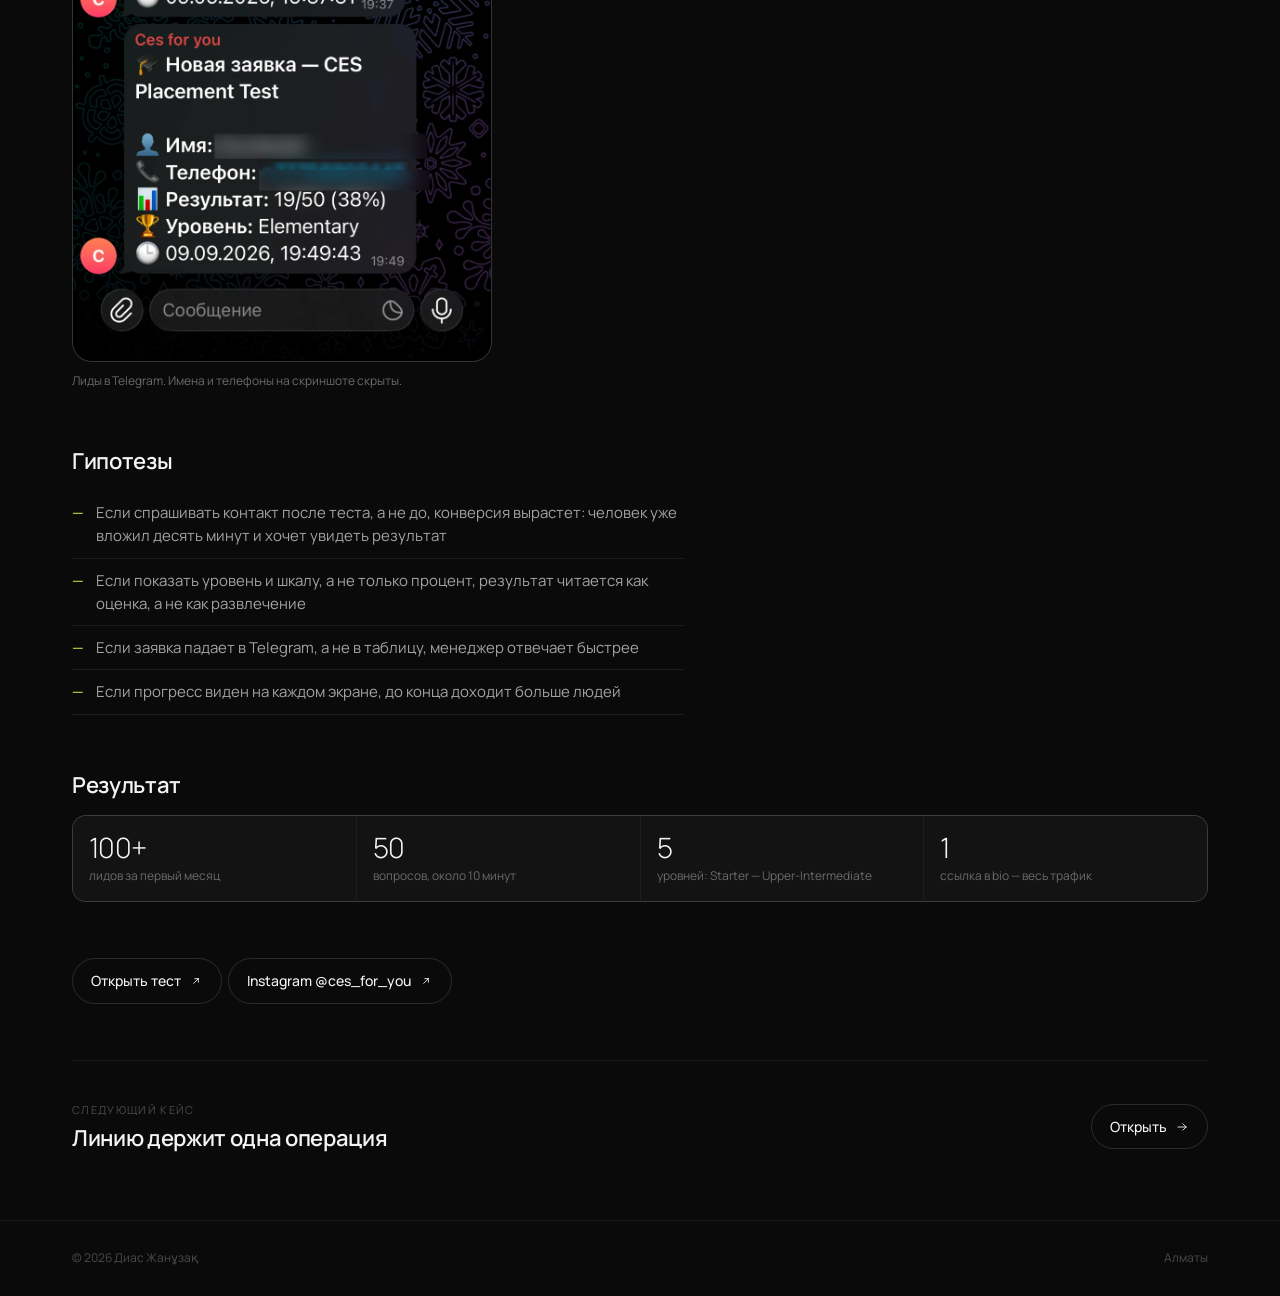
==== commit dbd0a5f2: "Рабочая версия: реальные заказы первыми, без заглушек и рыбы - кейсы CES For You и TuraControl помеч" ====
--- a/case.html
+++ b/case.html
@@ -14,7 +14,7 @@
   <link href="https://fonts.googleapis.com/css2?family=Manrope:wght@200;300;400;500;600;700&display=swap" rel="stylesheet">
 
   <!-- ?v= — версия ассетов, см. комментарий в index.html -->
-  <link rel="stylesheet" href="assets/css/style.css?v=3">
+  <link rel="stylesheet" href="assets/css/style.css?v=5">
 </head>
 <body>
   <div id="app"></div>
@@ -25,8 +25,8 @@
     </div>
   </noscript>
 
-  <script src="assets/js/content.js?v=3"></script>
-  <script src="assets/js/ui.js?v=3"></script>
-  <script src="assets/js/case.js?v=3"></script>
+  <script src="assets/js/content.js?v=5"></script>
+  <script src="assets/js/ui.js?v=5"></script>
+  <script src="assets/js/case.js?v=5"></script>
 </body>
 </html>
--- a/assets/css/style.css
+++ b/assets/css/style.css
@@ -225,6 +225,8 @@
   border:1px solid var(--line);
 }
 .hero__photo img{width:100%;height:100%;object-fit:cover}
+.hero__grid--solo{grid-template-columns:1fr}
+.hero__grid--solo .hero__title{max-width:18ch}
 .hero__meta{color:var(--text-3);font-size:13px;margin-bottom:var(--s4)}
 .hero__title{margin-bottom:var(--s4);max-width:22ch}
 .hero__about{max-width:52ch;margin-bottom:var(--s5)}
@@ -301,16 +303,20 @@
 }
 .skillgrid__col:hover{border-color:var(--accent-line);background:var(--surface-2)}
 .skillgrid__head{display:flex;align-items:center;gap:10px;margin-bottom:var(--s4)}
-.skillgrid__num{
-  font-size:11px;letter-spacing:.06em;
+.skillgrid__ico{
+  width:36px;height:36px;flex:none;
+  display:grid;place-items:center;
+  border-radius:var(--r-sm);
   color:var(--accent);
   background:var(--accent-soft);
   border:1px solid var(--accent-line);
-  border-radius:var(--r-pill);
-  padding:2px 8px;
-  font-variant-numeric:tabular-nums;
-  flex:none;
-}
+}
+.chip--tool{gap:8px;padding:7px 14px 7px 10px;color:var(--text)}
+.chip--tool .ico{width:16px;height:16px;color:var(--accent)}
+.menubar__cta{gap:7px}
+.menubar__cta .ico{width:16px;height:16px;stroke-width:2}
+.menubar__btn--tg{color:var(--text);border:1px solid var(--line-2);margin-right:6px}
+.menubar__btn--tg:hover{border-color:var(--accent-line);color:var(--accent)}
 .skillgrid__title{font-size:16px;font-weight:600;letter-spacing:-.01em;color:var(--text)}
 .skillgrid__item{
   font-size:14px;color:var(--text-2);
@@ -605,7 +611,6 @@
   :root{--gutter:16px;--s8:40px;--s9:48px}
   /* на телефоне в баре — только имя и кнопка; контакты живут в своём блоке */
   .menubar__nav{display:none}
-  .menubar__btn{display:none}
   .menubar__sep{display:none}
   .menubar__actions{margin-left:auto}
   .hero{padding-top:var(--s7)}
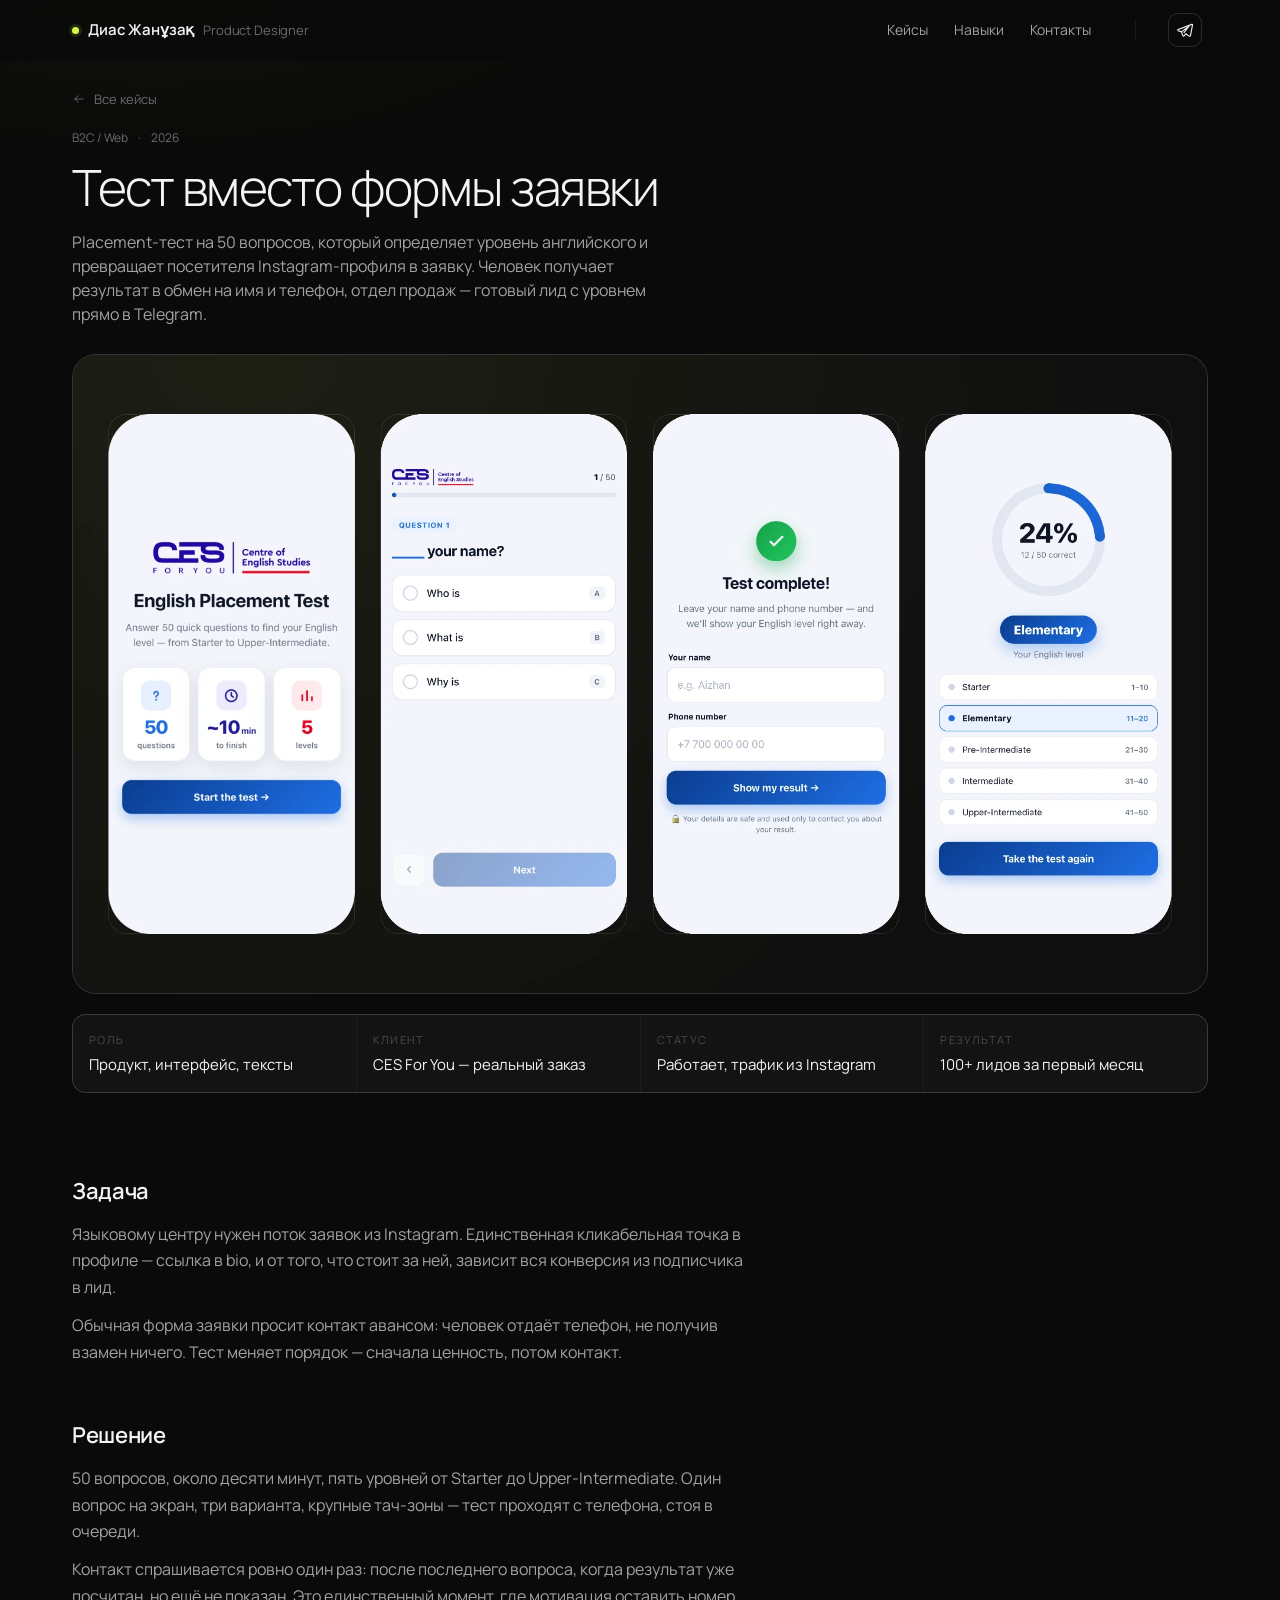
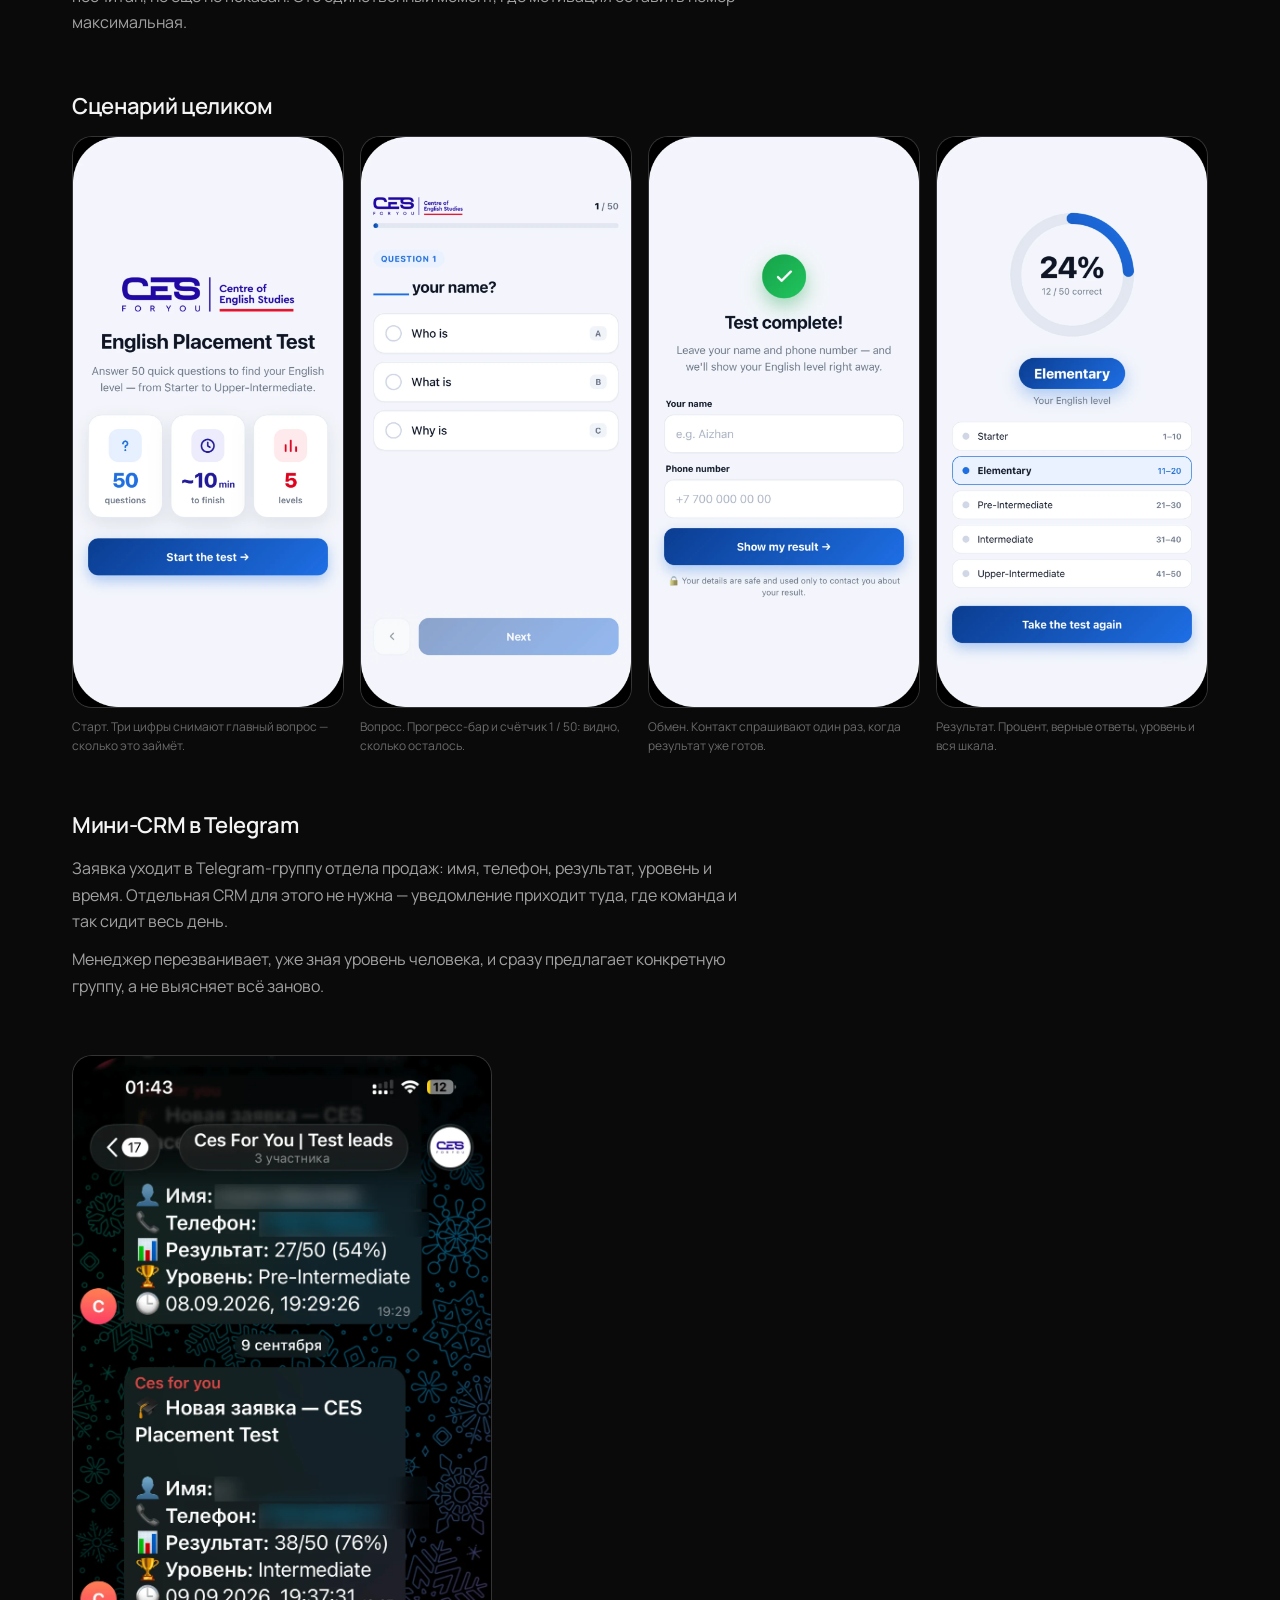
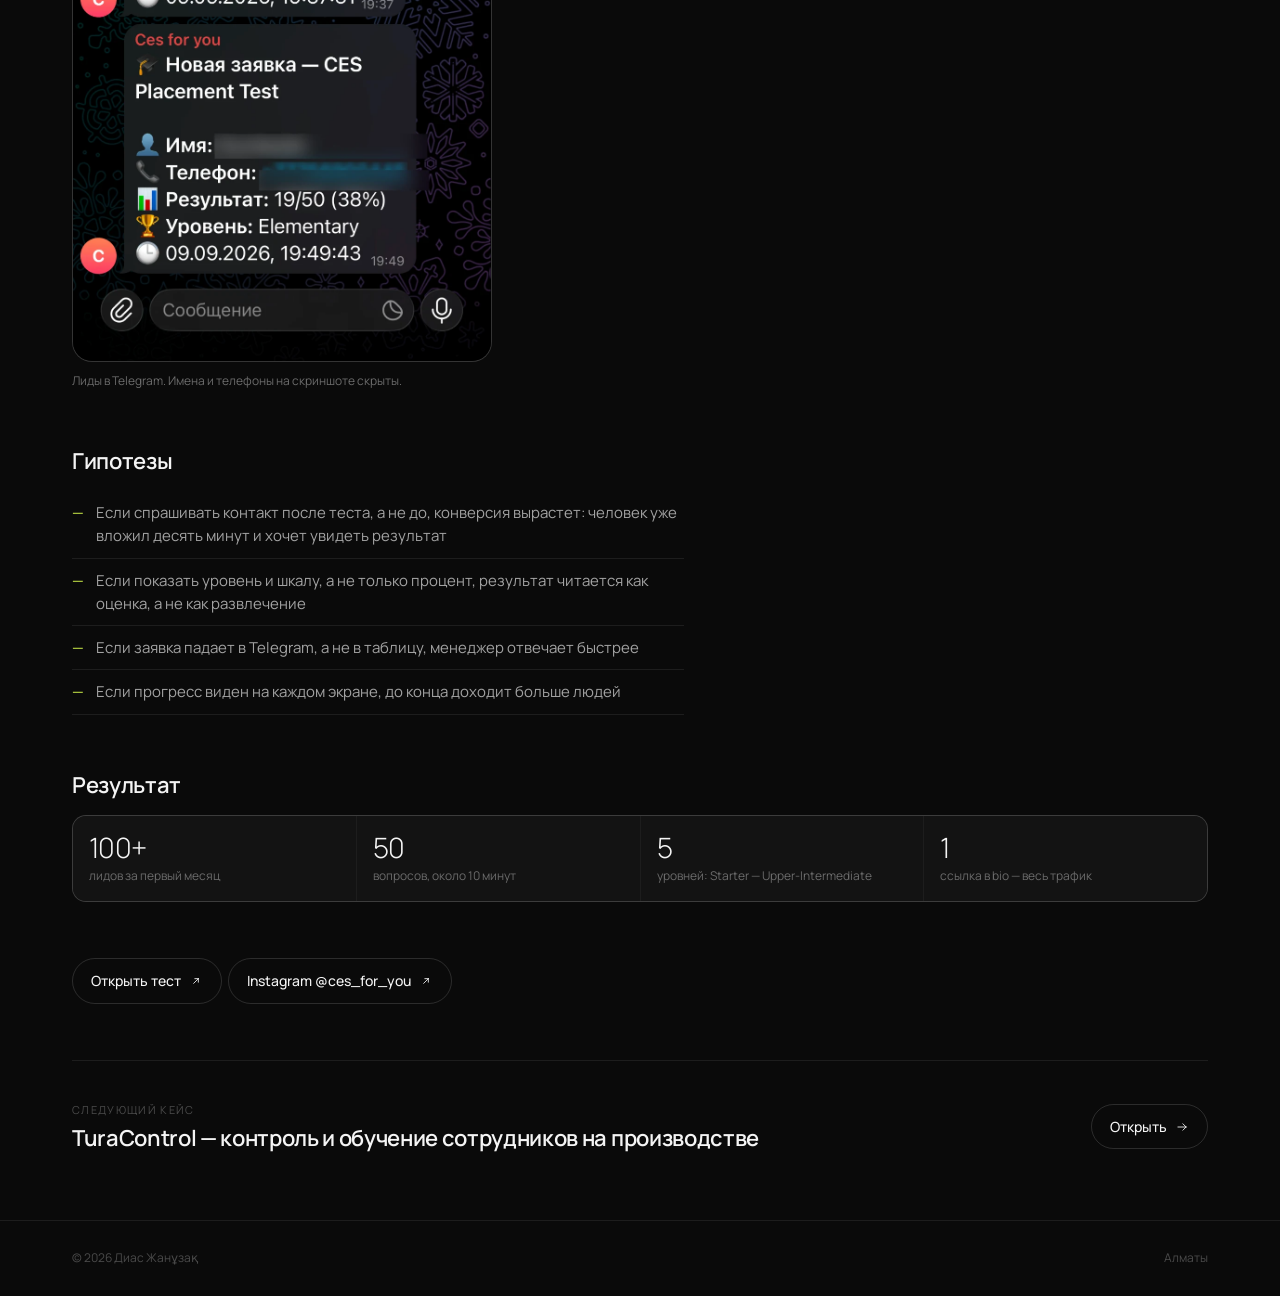
==== commit b06b99bf: "Рабочие инструменты и понятный кейс TuraControl - в навыки добавлен ряд «Рабочие инструменты»: Jira," ====
--- a/case.html
+++ b/case.html
@@ -14,7 +14,7 @@
   <link href="https://fonts.googleapis.com/css2?family=Manrope:wght@200;300;400;500;600;700&display=swap" rel="stylesheet">
 
   <!-- ?v= — версия ассетов, см. комментарий в index.html -->
-  <link rel="stylesheet" href="assets/css/style.css?v=5">
+  <link rel="stylesheet" href="assets/css/style.css?v=6">
 </head>
 <body>
   <div id="app"></div>
@@ -25,8 +25,8 @@
     </div>
   </noscript>
 
-  <script src="assets/js/content.js?v=5"></script>
-  <script src="assets/js/ui.js?v=5"></script>
-  <script src="assets/js/case.js?v=5"></script>
+  <script src="assets/js/content.js?v=6"></script>
+  <script src="assets/js/ui.js?v=6"></script>
+  <script src="assets/js/case.js?v=6"></script>
 </body>
 </html>
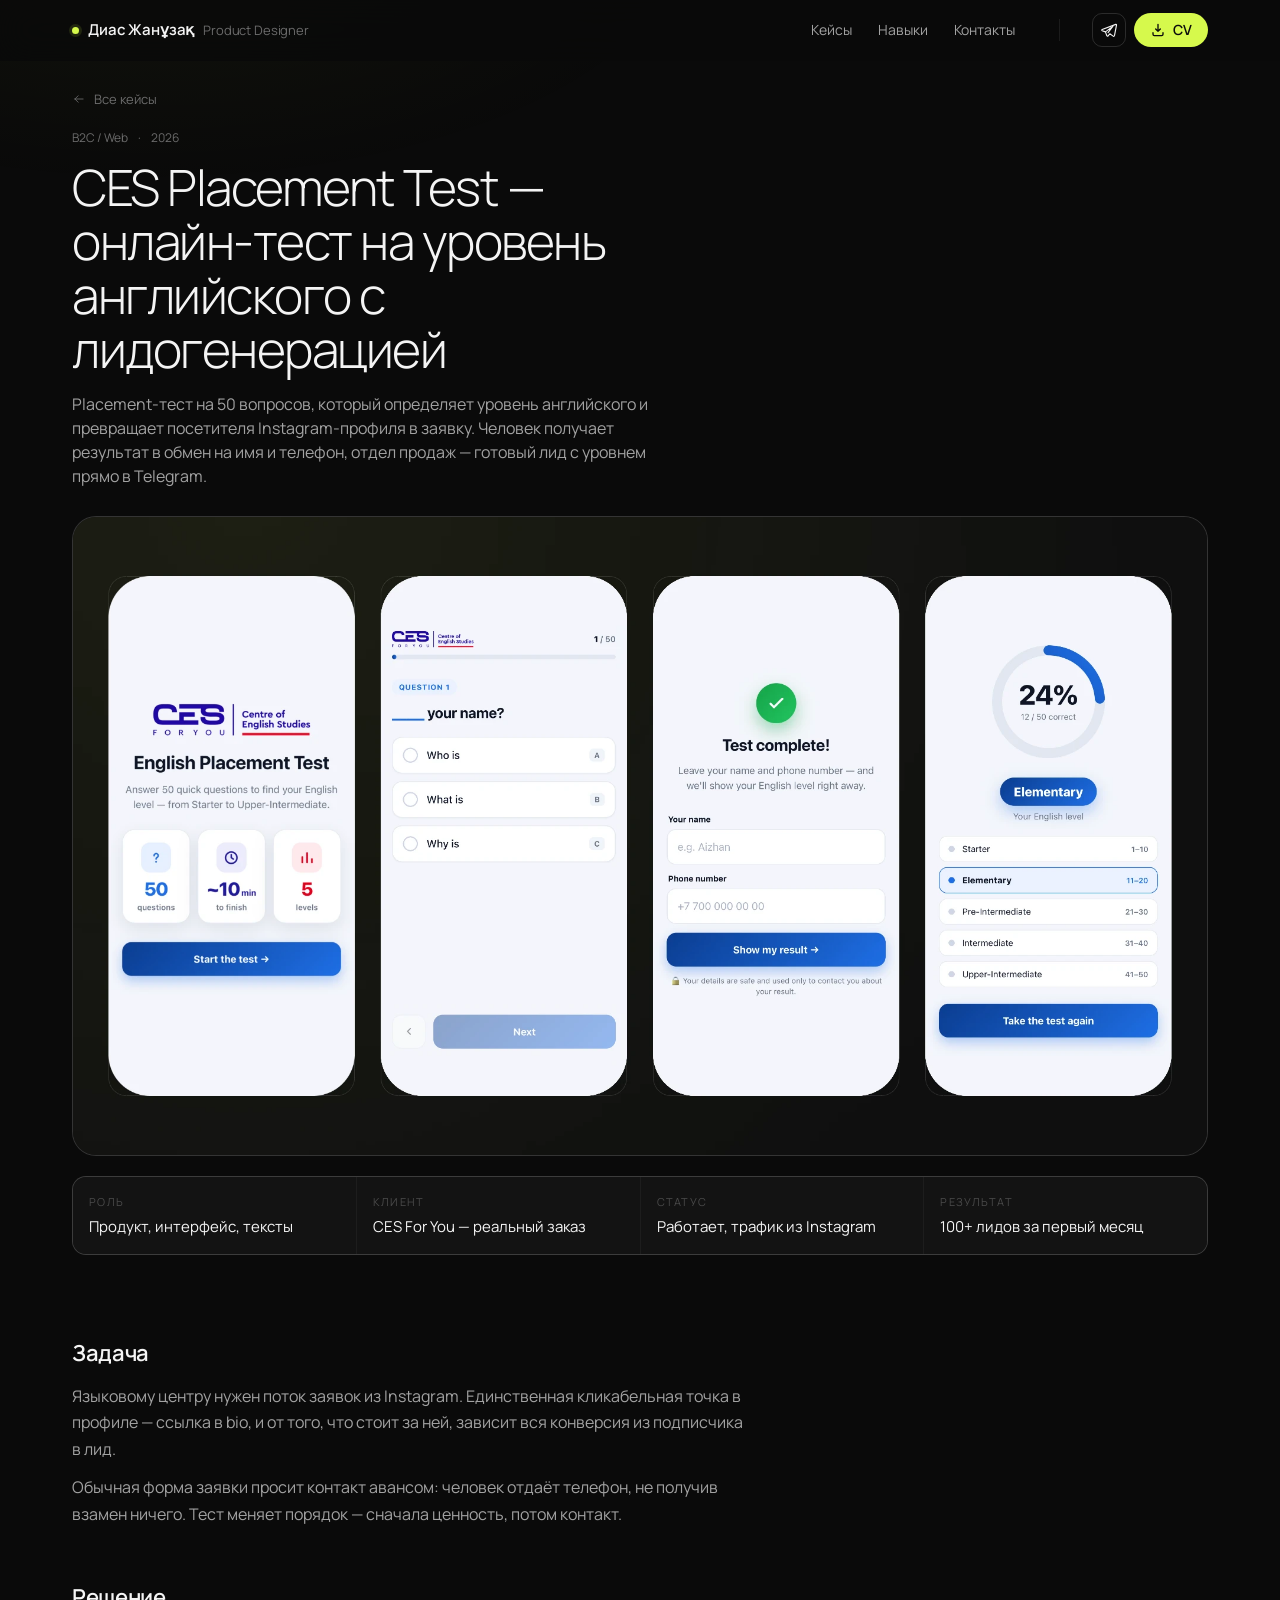
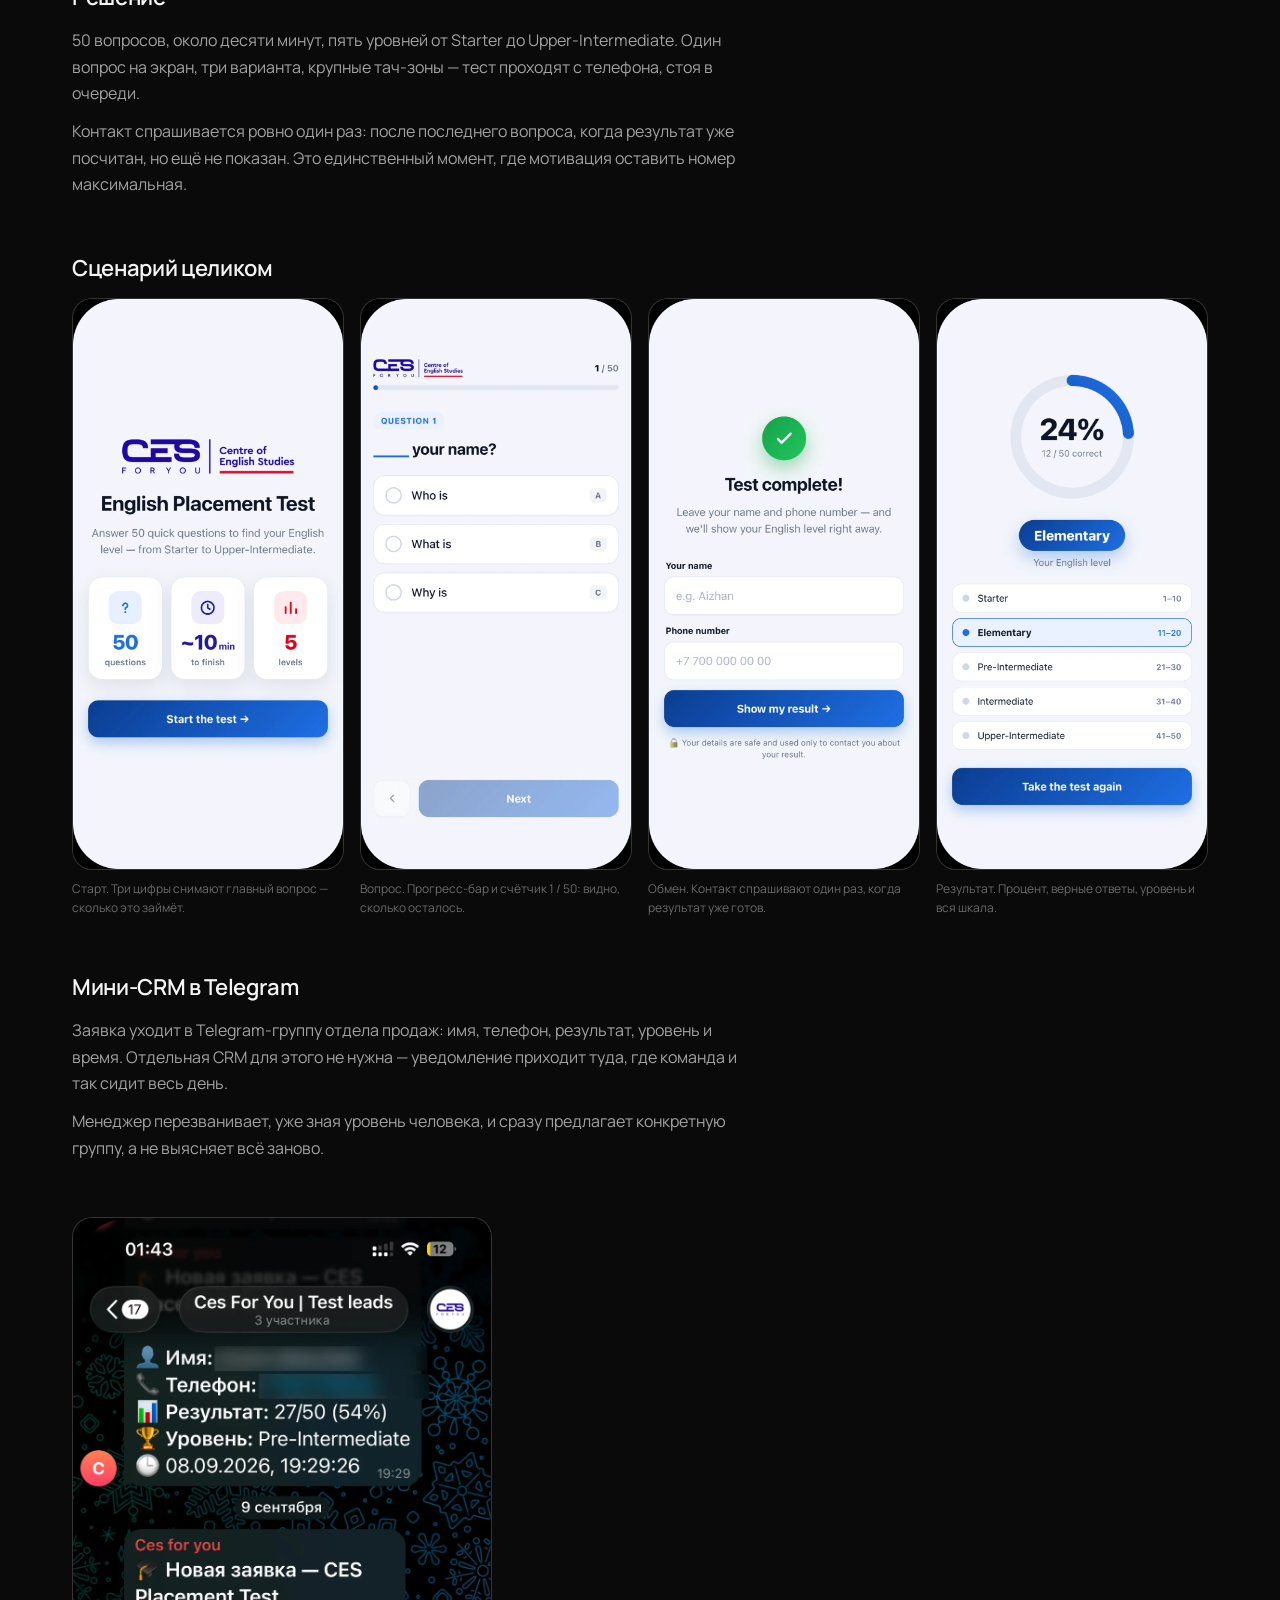
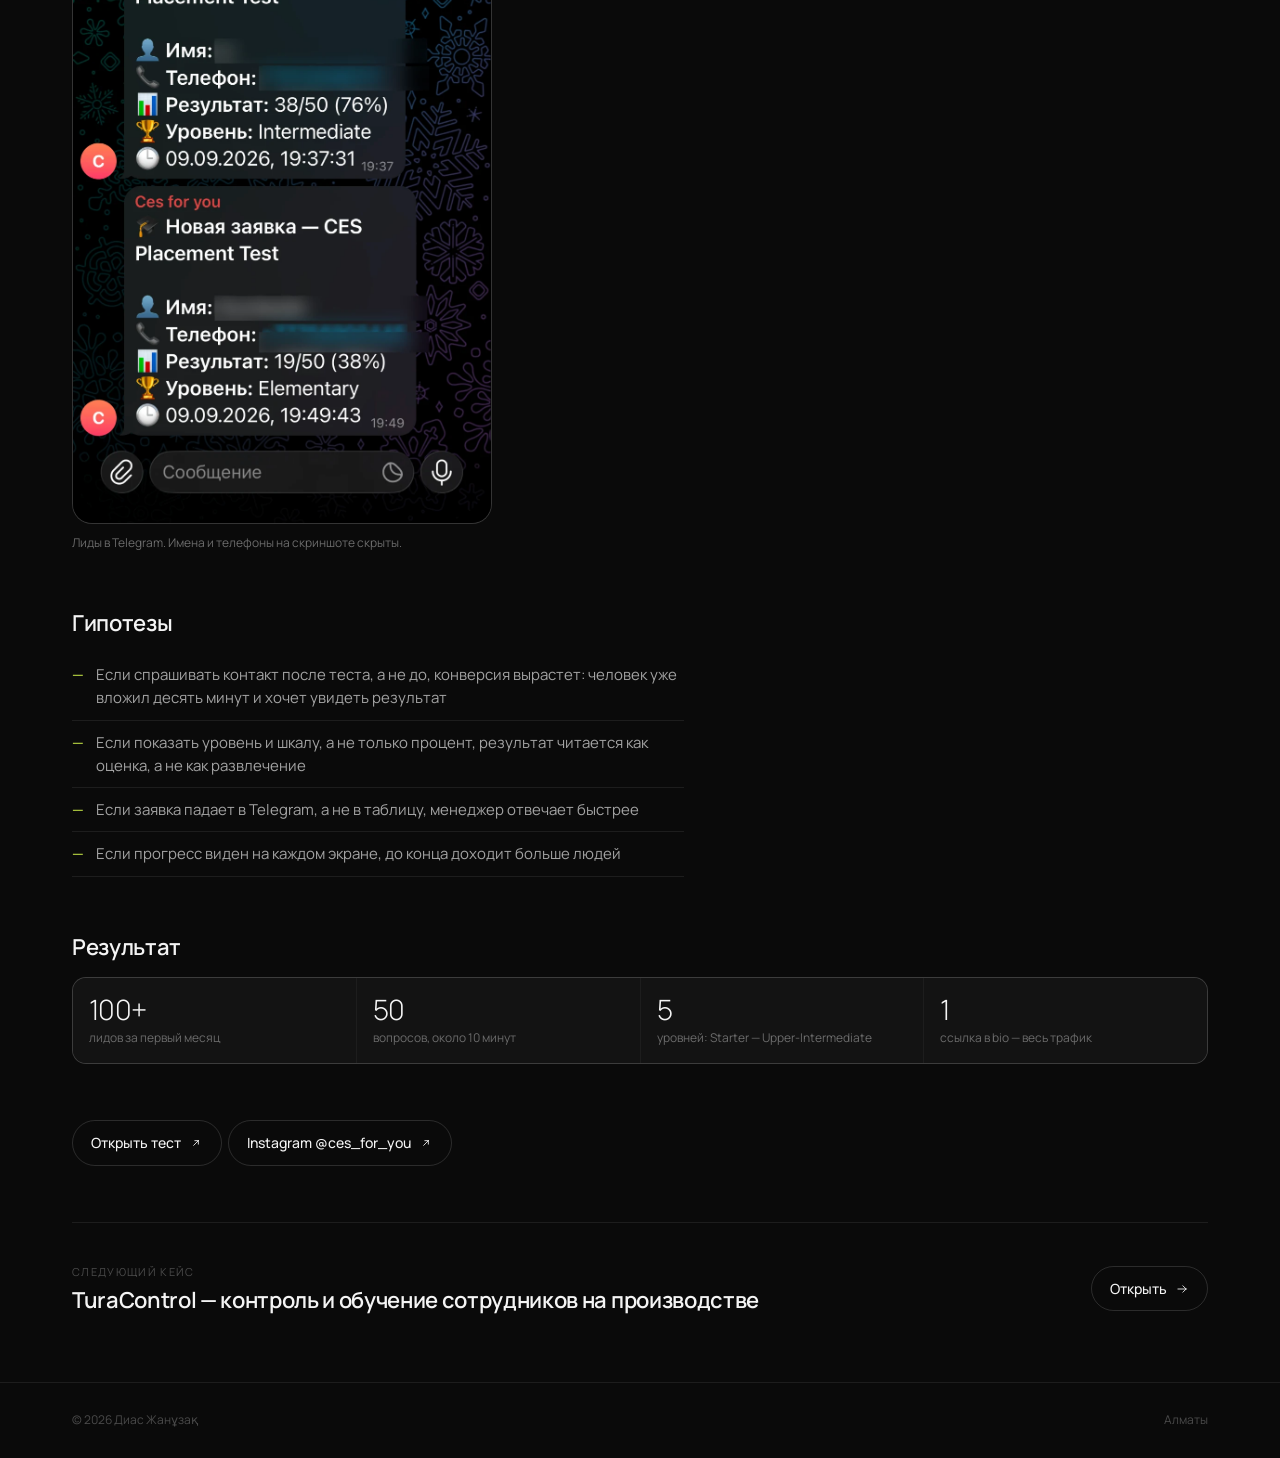
==== commit 36eb8702: "CV на сайте, опыт и образование из резюме, название кейса CES - CV в PDF лежит в assets/files, в шап" ====
--- a/case.html
+++ b/case.html
@@ -14,7 +14,7 @@
   <link href="https://fonts.googleapis.com/css2?family=Manrope:wght@200;300;400;500;600;700&display=swap" rel="stylesheet">
 
   <!-- ?v= — версия ассетов, см. комментарий в index.html -->
-  <link rel="stylesheet" href="assets/css/style.css?v=6">
+  <link rel="stylesheet" href="assets/css/style.css?v=8">
 </head>
 <body>
   <div id="app"></div>
@@ -25,8 +25,8 @@
     </div>
   </noscript>
 
-  <script src="assets/js/content.js?v=6"></script>
-  <script src="assets/js/ui.js?v=6"></script>
-  <script src="assets/js/case.js?v=6"></script>
+  <script src="assets/js/content.js?v=8"></script>
+  <script src="assets/js/ui.js?v=8"></script>
+  <script src="assets/js/case.js?v=8"></script>
 </body>
 </html>
--- a/assets/css/style.css
+++ b/assets/css/style.css
@@ -317,6 +317,9 @@
 .menubar__cta .ico{width:16px;height:16px;stroke-width:2}
 .menubar__btn--tg{color:var(--text);border:1px solid var(--line-2);margin-right:6px}
 .menubar__btn--tg:hover{border-color:var(--accent-line);color:var(--accent)}
+/* кнопка у правого края — подсказку прижимаем вправо, иначе она вылезает за экран */
+.menubar__btn--tg::after{left:auto;right:0;transform:translateY(-3px)}
+.menubar__btn--tg:hover::after{transform:translateY(0)}
 .skillgrid__title{font-size:16px;font-weight:600;letter-spacing:-.01em;color:var(--text)}
 .skillgrid__item{
   font-size:14px;color:var(--text-2);
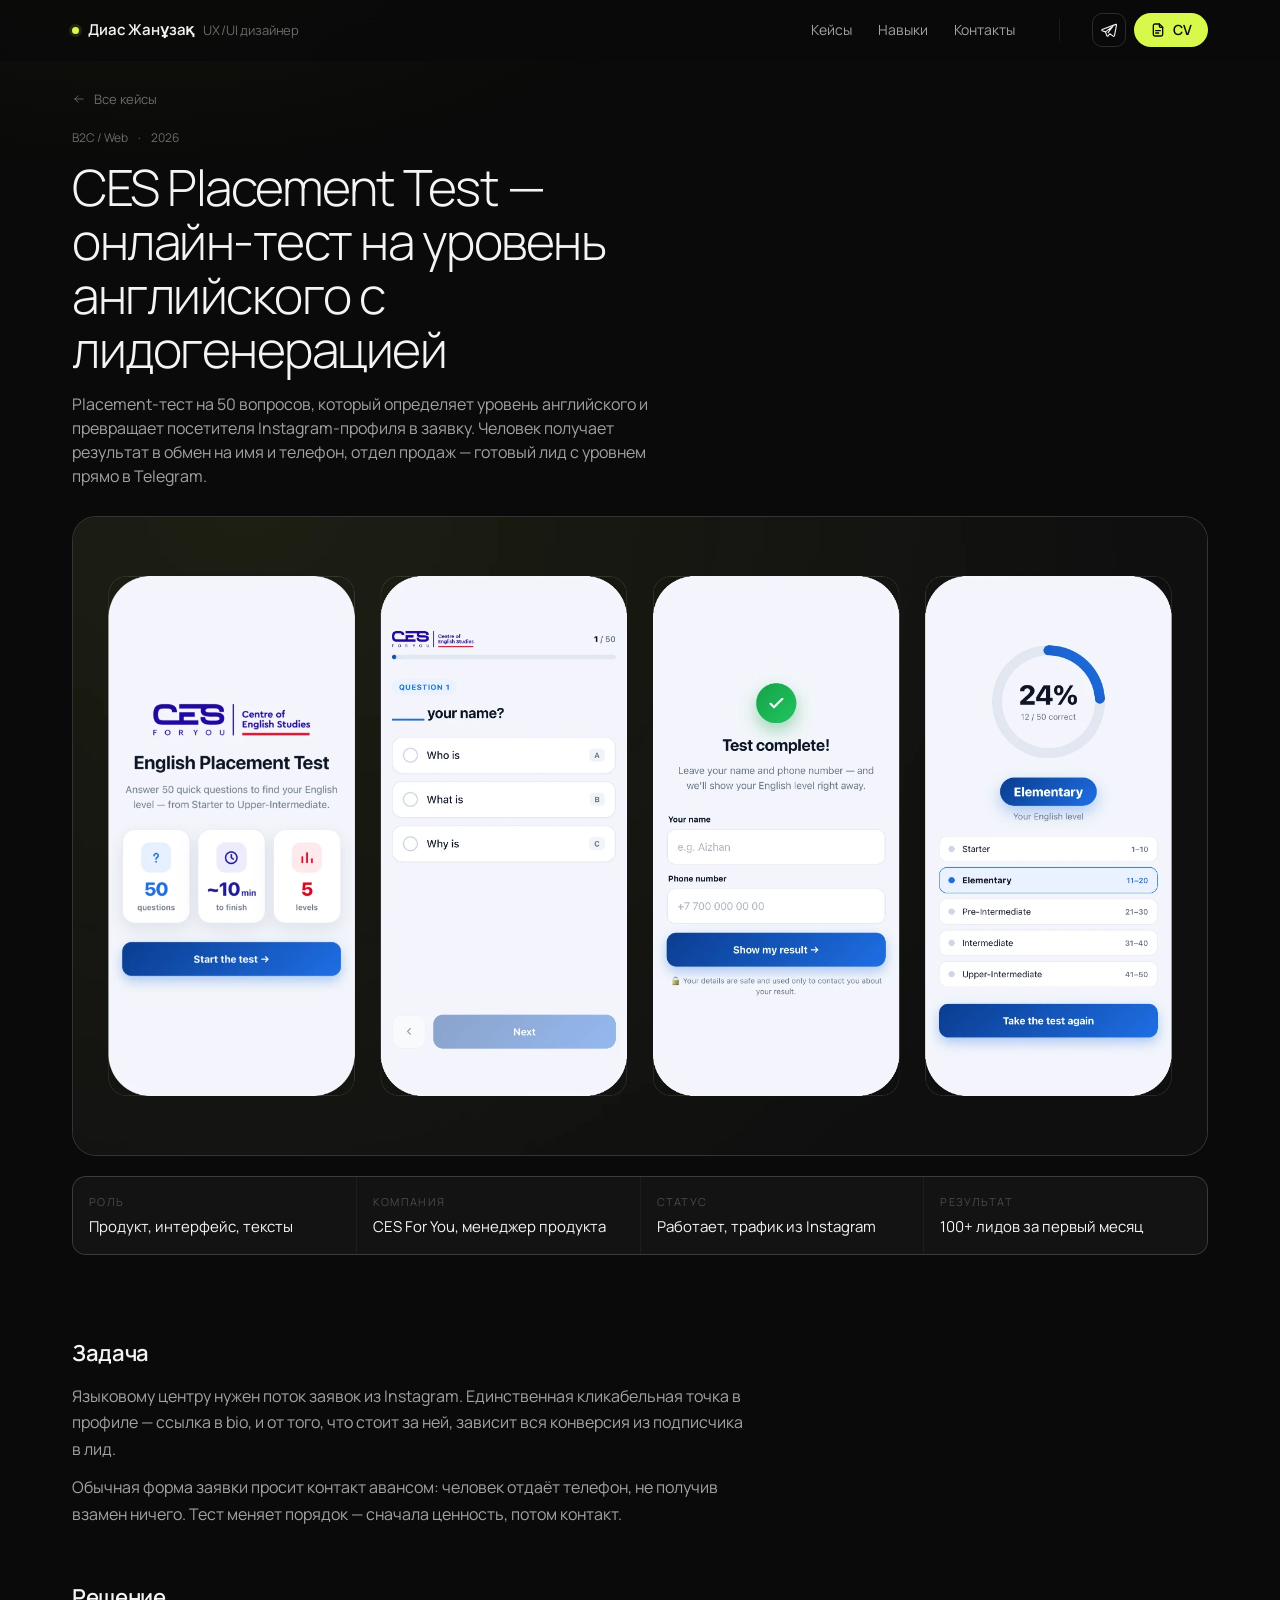
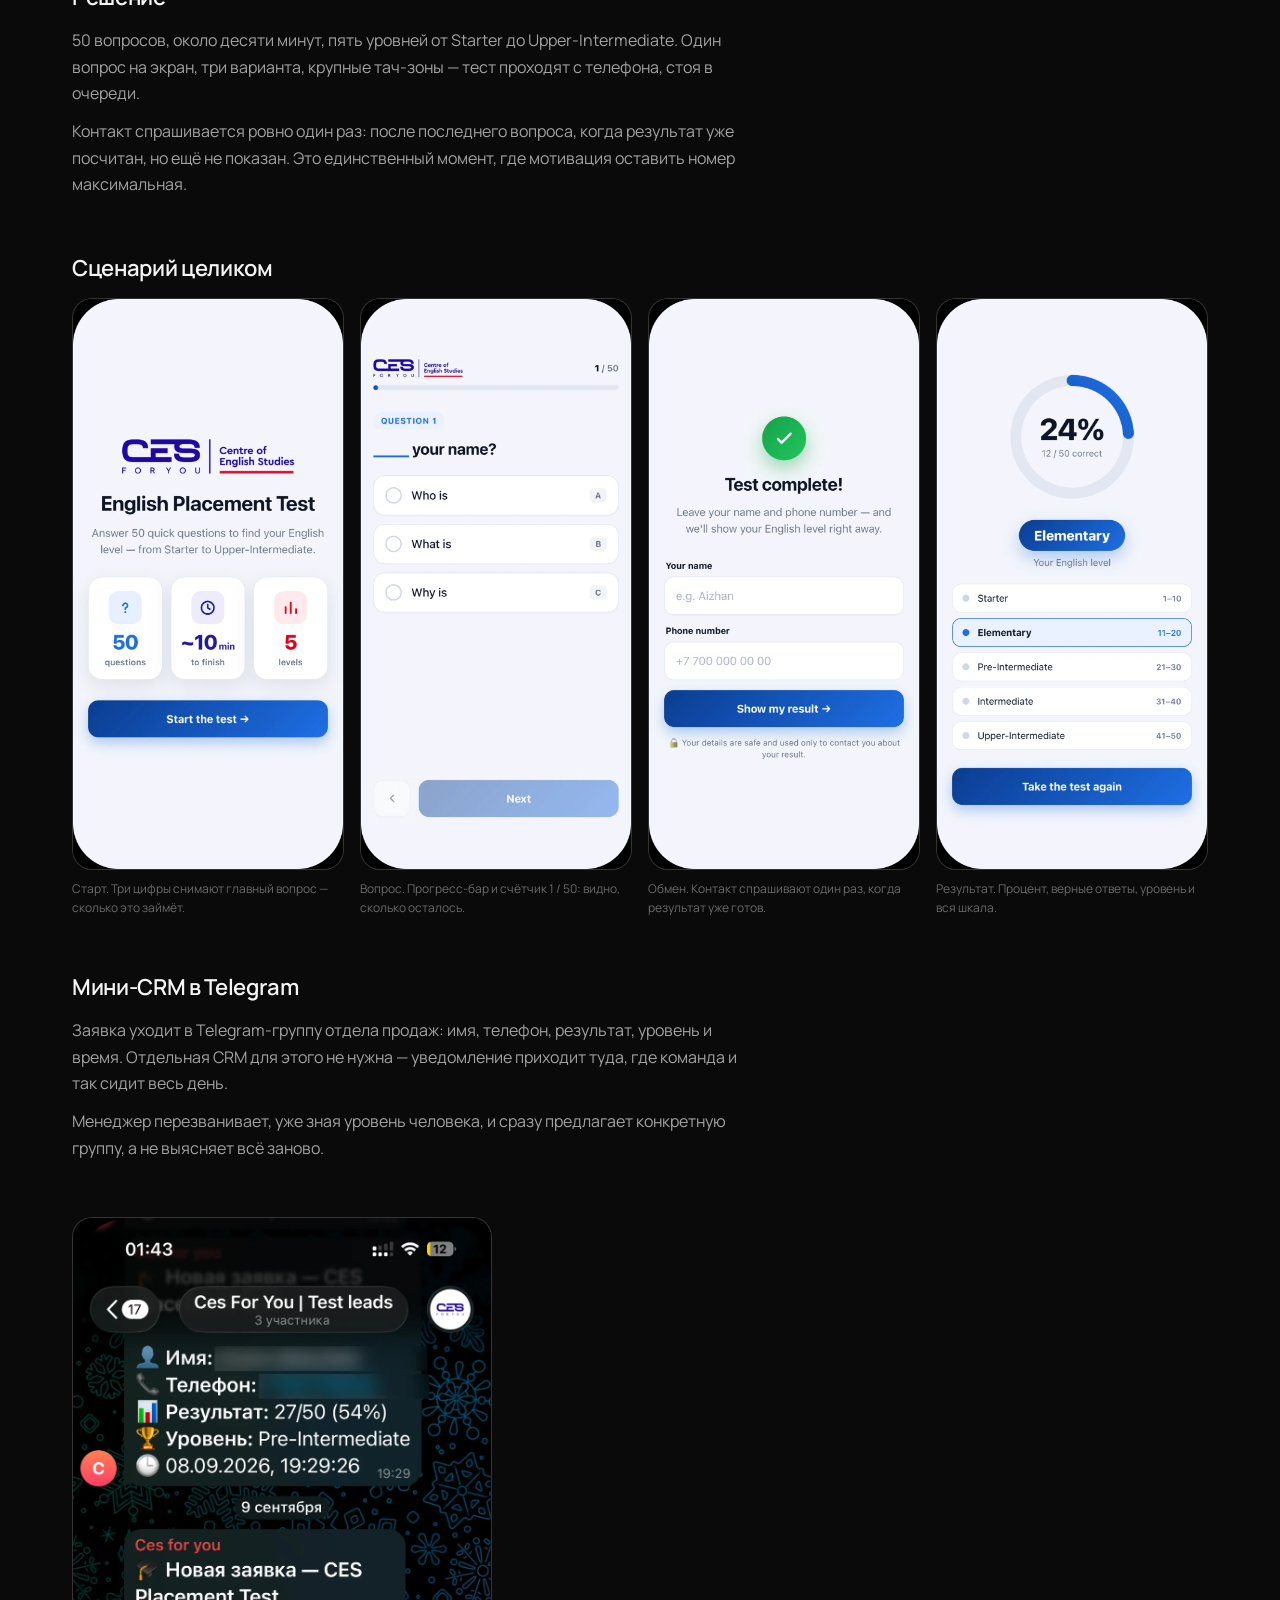
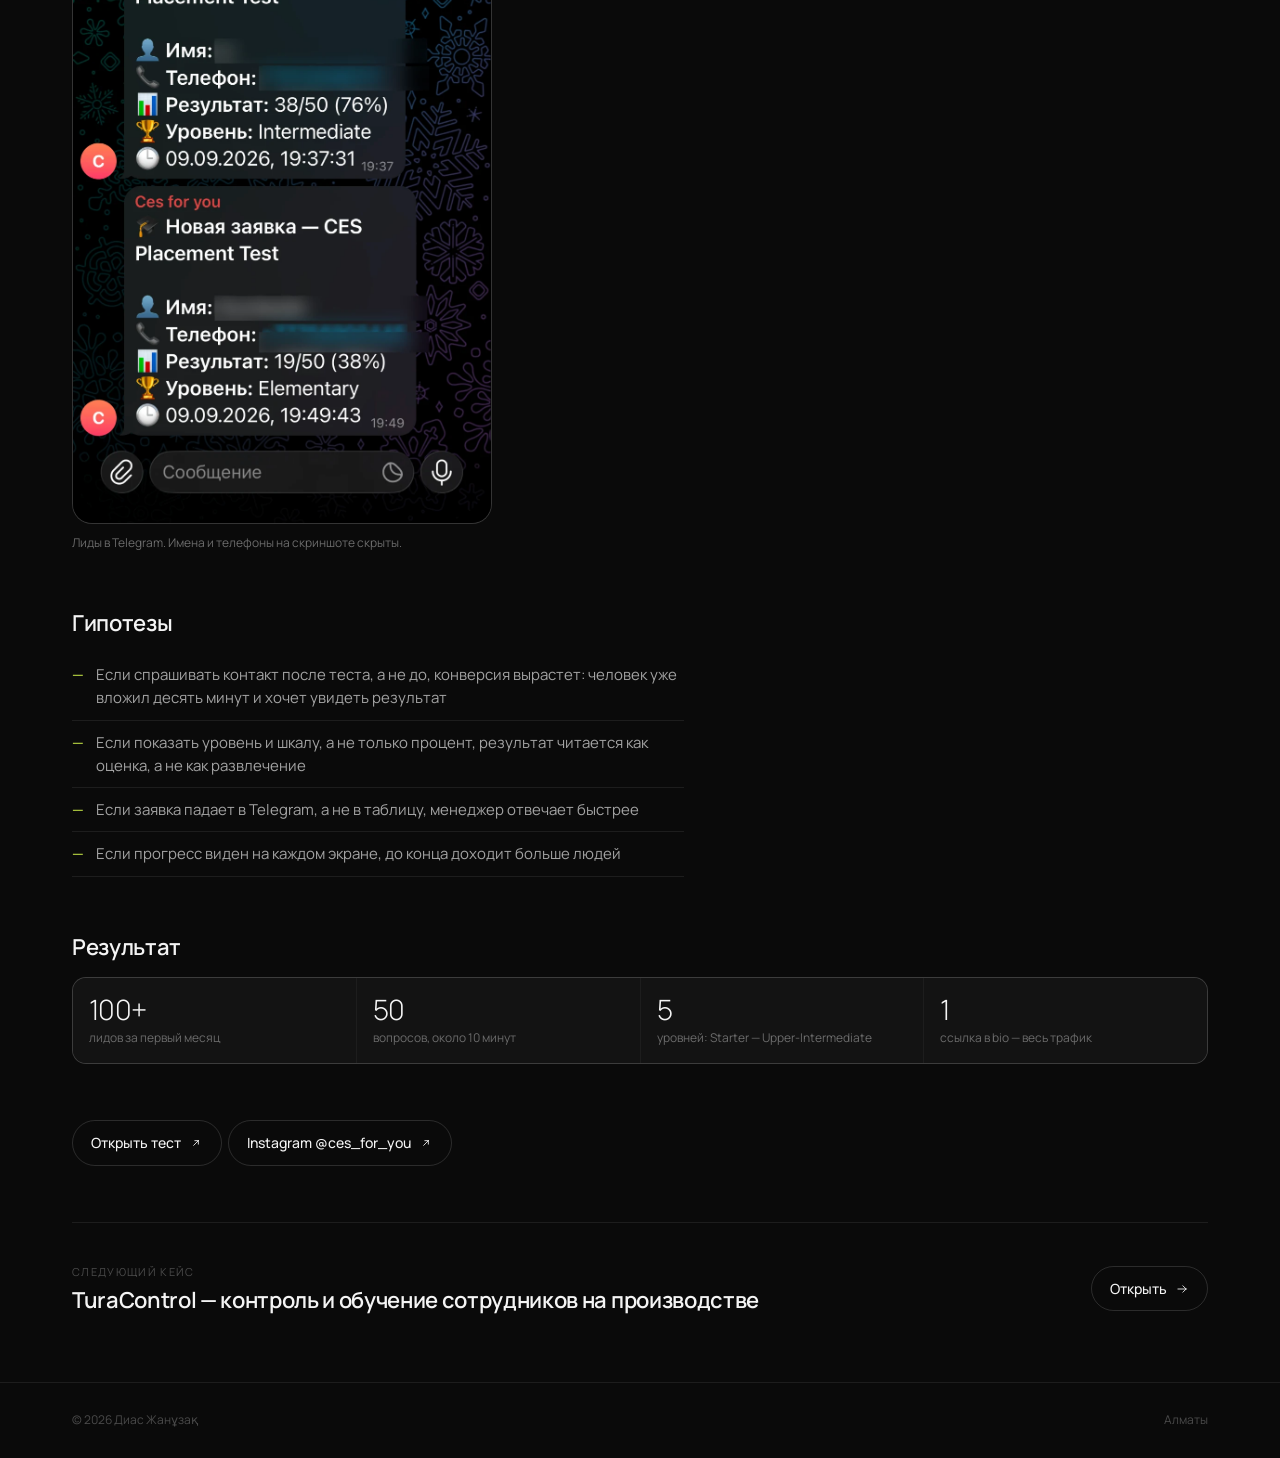
==== commit 70c0199e: "Позиционирование UX/UI → Product Design, ссылка на живой тест, превью ссылки - роль везде одна: UX/U" ====
--- a/case.html
+++ b/case.html
@@ -14,7 +14,7 @@
   <link href="https://fonts.googleapis.com/css2?family=Manrope:wght@200;300;400;500;600;700&display=swap" rel="stylesheet">
 
   <!-- ?v= — версия ассетов, см. комментарий в index.html -->
-  <link rel="stylesheet" href="assets/css/style.css?v=8">
+  <link rel="stylesheet" href="assets/css/style.css?v=10">
 </head>
 <body>
   <div id="app"></div>
@@ -25,8 +25,8 @@
     </div>
   </noscript>
 
-  <script src="assets/js/content.js?v=8"></script>
-  <script src="assets/js/ui.js?v=8"></script>
-  <script src="assets/js/case.js?v=8"></script>
+  <script src="assets/js/content.js?v=10"></script>
+  <script src="assets/js/ui.js?v=10"></script>
+  <script src="assets/js/case.js?v=10"></script>
 </body>
 </html>
--- a/assets/css/style.css
+++ b/assets/css/style.css
@@ -226,6 +226,7 @@
 }
 .hero__photo img{width:100%;height:100%;object-fit:cover}
 .hero__grid--solo{grid-template-columns:1fr}
+.hero__cta{margin-top:var(--s5)}
 .hero__grid--solo .hero__title{max-width:18ch}
 .hero__meta{color:var(--text-3);font-size:13px;margin-bottom:var(--s4)}
 .hero__title{margin-bottom:var(--s4);max-width:22ch}
@@ -513,6 +514,23 @@
 .btn:hover{background:var(--surface-2);border-color:var(--line-3)}
 .btn--accent{background:var(--accent);color:var(--accent-ink);border-color:var(--accent);font-weight:600}
 .btn--accent:hover{background:var(--accent-2);border-color:var(--accent-2)}
+
+/* ---------- CV PAGE ------------------------------------------------------- */
+.cvpage{padding-bottom:var(--s8)}
+.cvpage__head{
+  display:flex;align-items:flex-end;justify-content:space-between;gap:var(--s4);flex-wrap:wrap;
+  margin-bottom:var(--s6);padding-bottom:var(--s4);border-bottom:1px solid var(--line);
+}
+.cvpage__sub{margin-top:6px;color:var(--text-3)}
+.cvpage__head .btn .ico{width:16px;height:16px;stroke-width:2}
+.cvpage__pages{max-width:880px;margin-inline:auto;display:flex;flex-direction:column;gap:var(--s4)}
+.cvpage__page{
+  width:100%;height:auto;display:block;
+  border-radius:var(--r-md);
+  border:1px solid var(--line-2);
+  background:#fff;
+}
+.cvpage__status{padding:var(--s7) 0;text-align:center}
 
 /* ---------- LIGHTBOX ------------------------------------------------------ */
 .lightbox{
